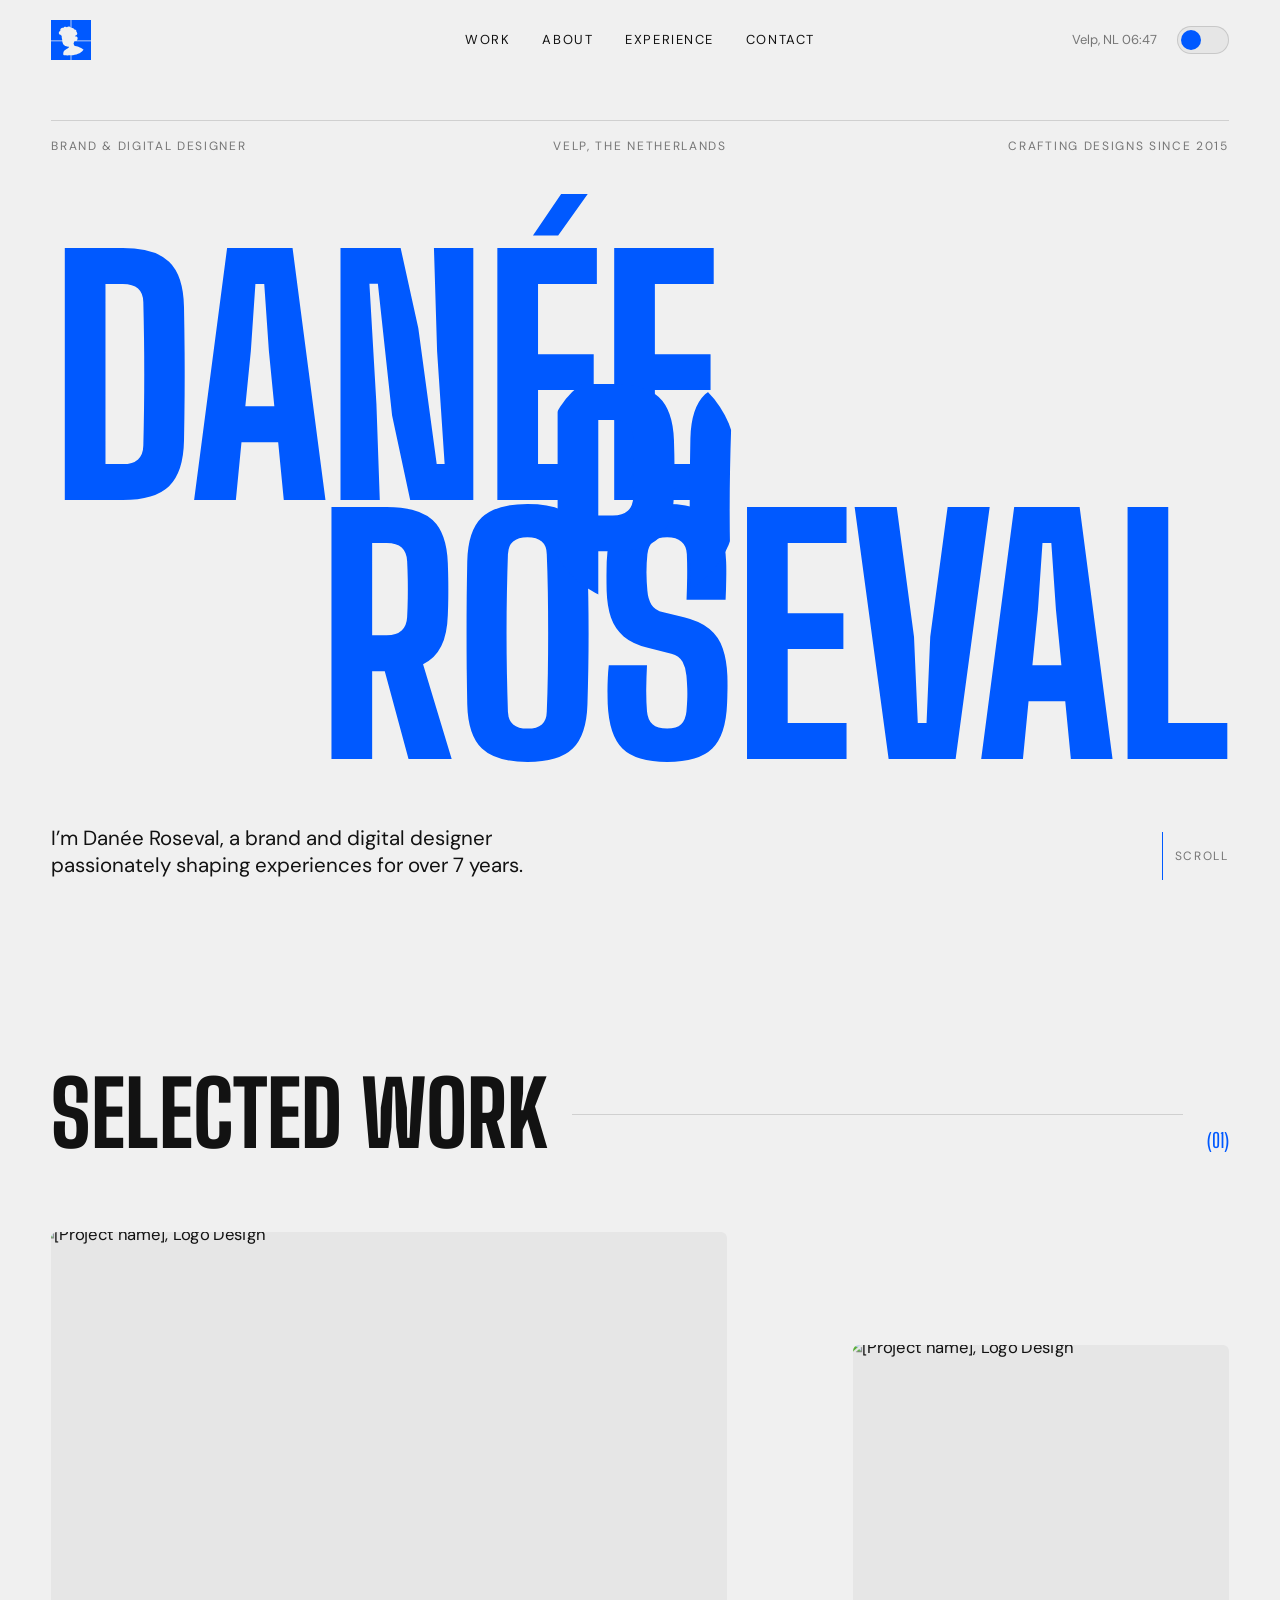
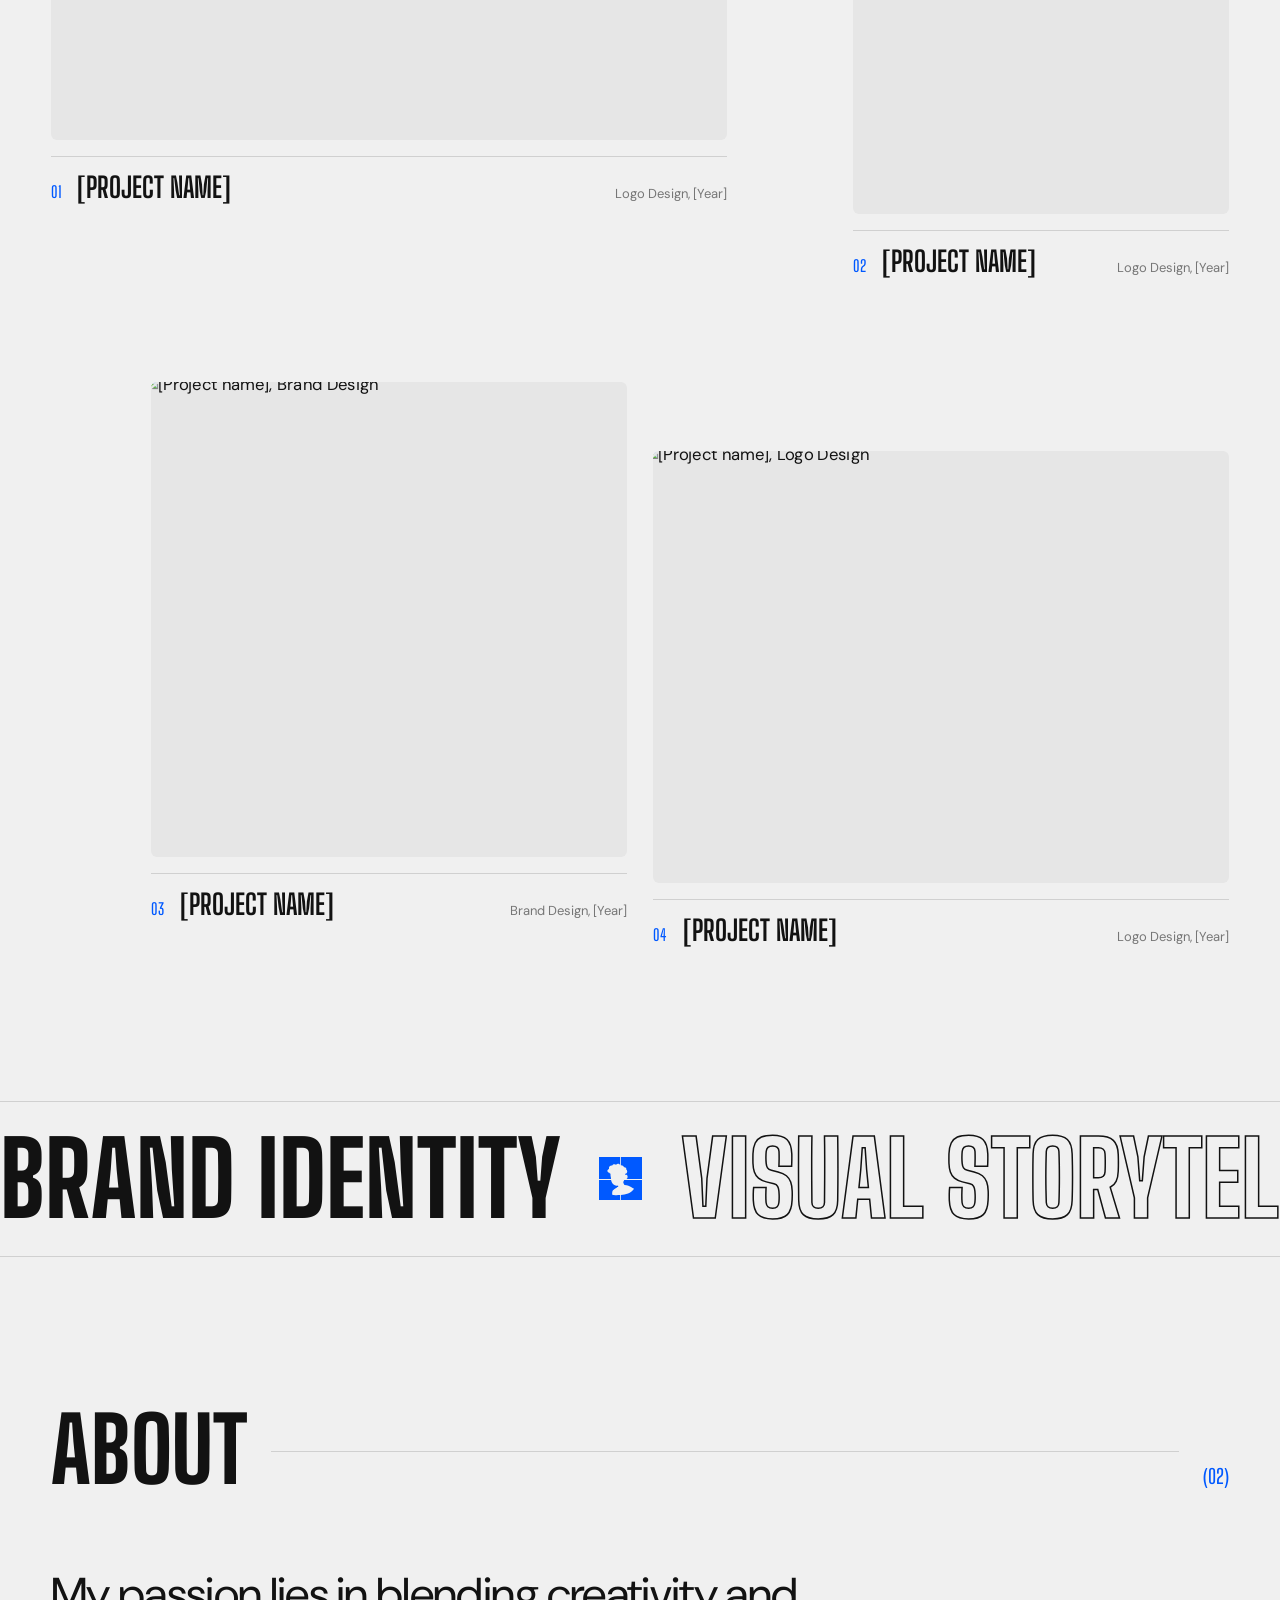
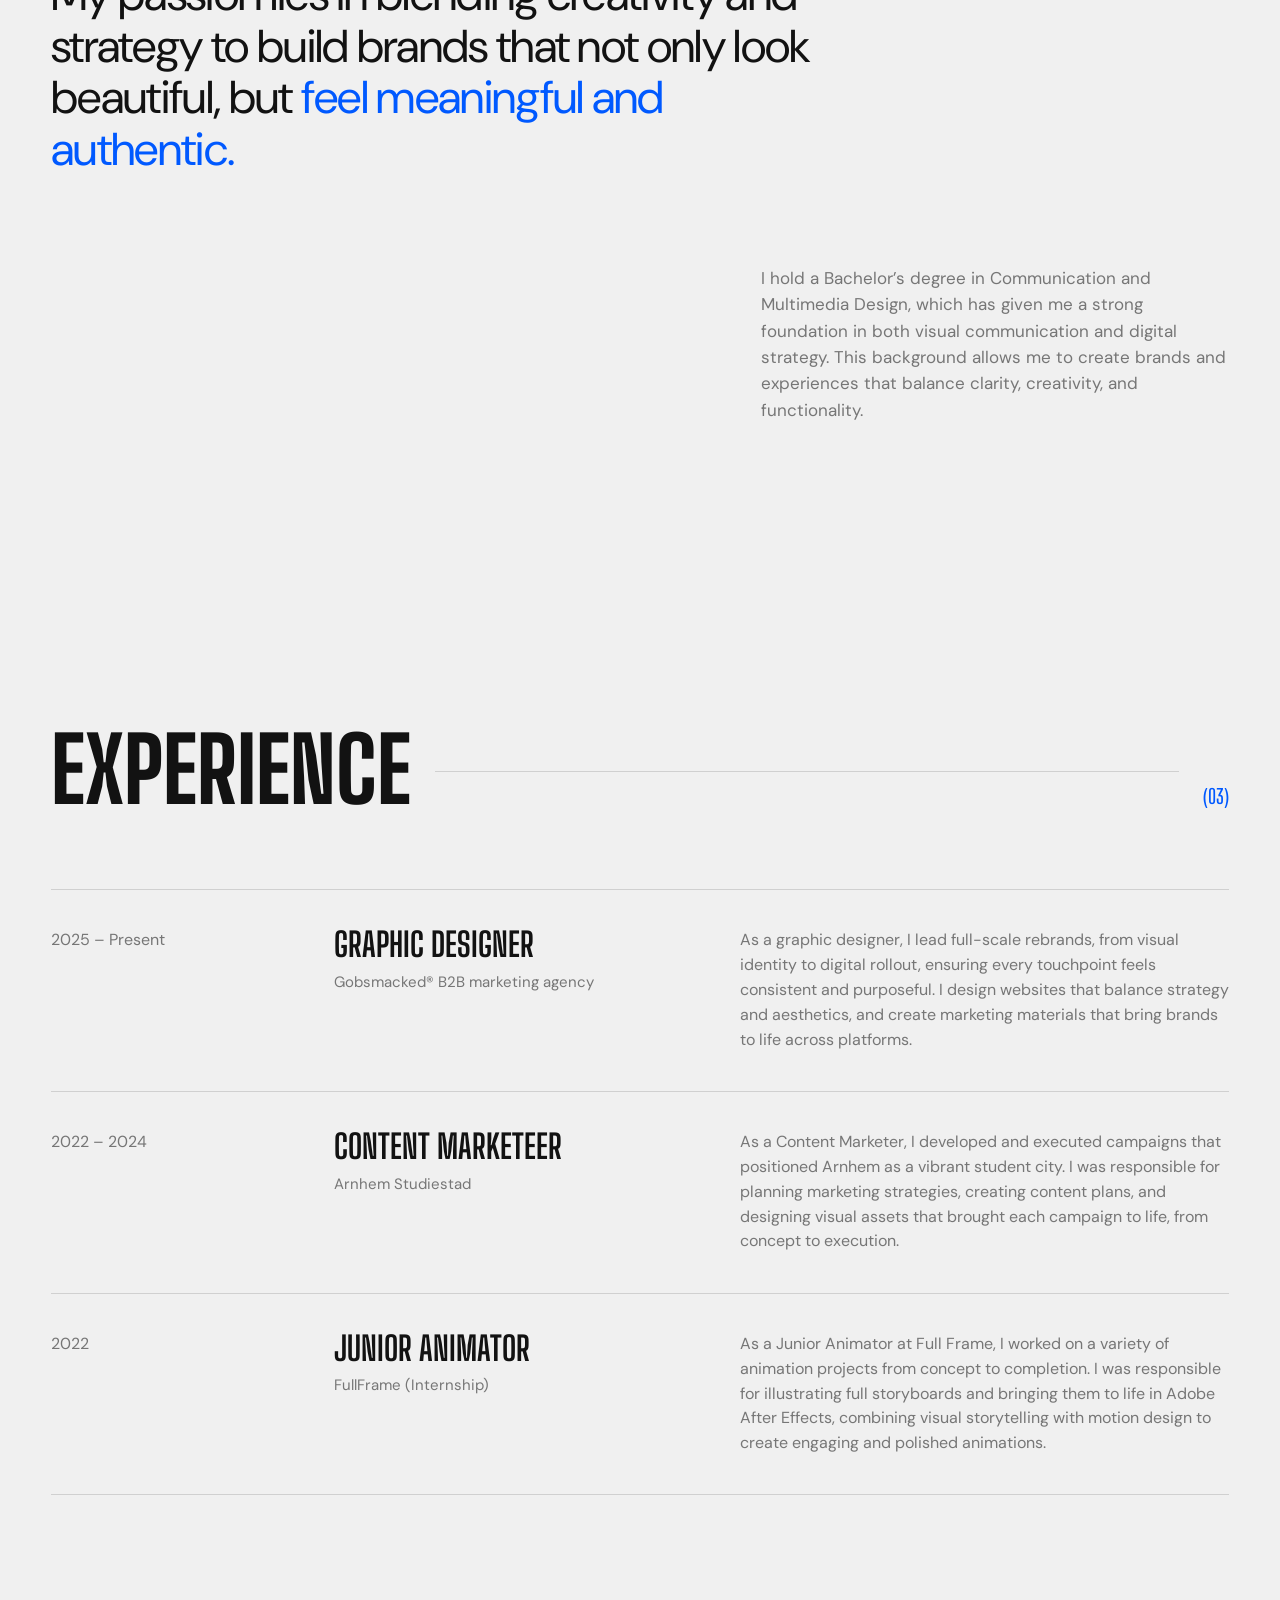
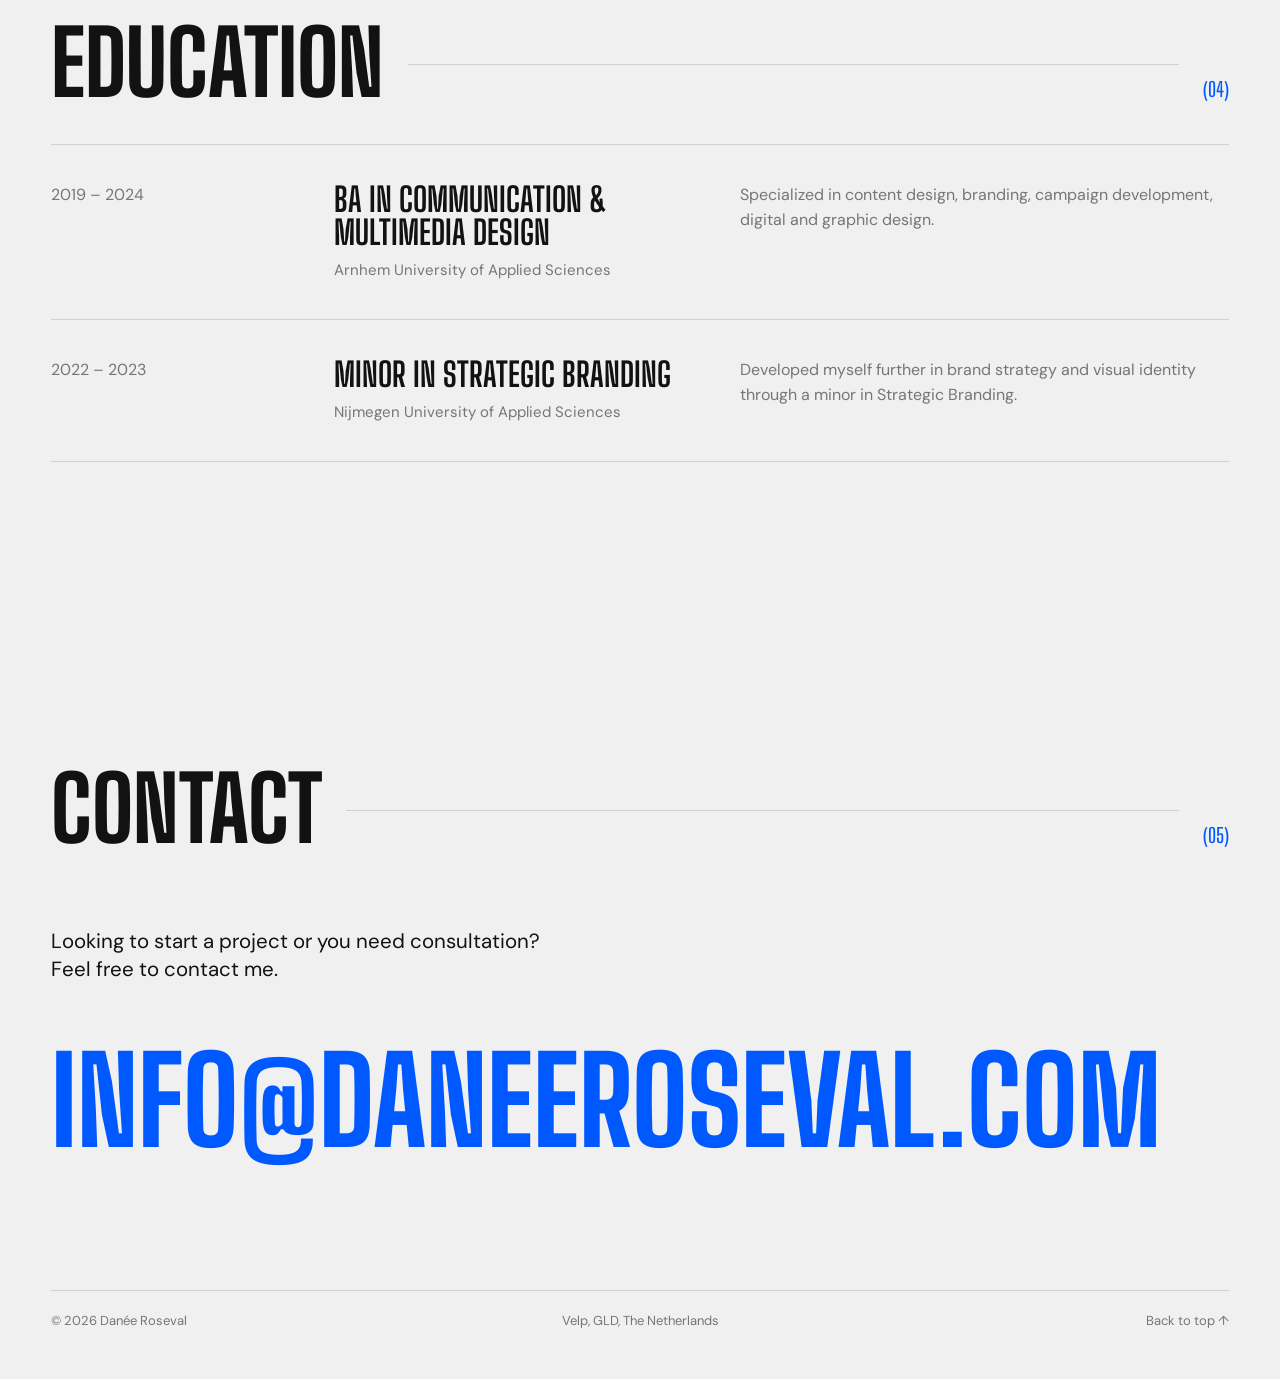
==== index.html @ 85dff6e5 "Eerste versie portfolio Co-Authored-By: Claude Opus 5.5 <noreply@anthropic.com>" ====
<!doctype html>
<html lang="en">
<head>
  <meta charset="utf-8">
  <meta name="viewport" content="width=device-width, initial-scale=1">
  <title>Danée Roseval | Brand &amp; Digital Designer</title>
  <meta name="description" content="Danée Roseval, brand and digital designer based in Velp, the Netherlands.">
  <link rel="icon" href="assets/logo.svg" type="image/svg+xml">
  <link rel="preconnect" href="https://fonts.googleapis.com">
  <link rel="preconnect" href="https://fonts.gstatic.com" crossorigin>
  <link href="https://fonts.googleapis.com/css2?family=Big+Shoulders+Display:wght@600;700;800&family=DM+Sans:opsz,wght@9..40,400;9..40,500&display=swap" rel="stylesheet">
  <link rel="stylesheet" href="assets/styles.css">
  <script>try{var t=localStorage.getItem("theme");if(t)document.documentElement.dataset.theme=t}catch(e){}</script>
</head>
<body>
  <header class="site-header">
    <div class="wrap">
      <a class="logo" href="#top" aria-label="Danée Roseval, home">
        <img src="assets/logo.svg" alt="" width="40" height="40">
      </a>
      <nav class="nav" aria-label="Main">
        <a href="#work">Work</a>
        <a href="#about">About</a>
        <a href="#experience">Experience</a>
        <a href="#contact">Contact</a>
      </nav>
      <div class="header-right">
        <span class="clock" aria-label="Local time in Velp"></span>
        <button class="theme-toggle" type="button" aria-label="Toggle dark mode"><span></span></button>
      </div>
    </div>
  </header>

  <main id="top">
    <!-- Hero -->
    <section class="hero wrap">
      <div class="hero-meta label">
        <span>Brand &amp; Digital Designer</span>
        <span>Velp, The Netherlands</span>
        <span>Crafting designs since 2015</span>
      </div>
      <h1 class="hero-name" aria-label="Danée Roseval">
        <span class="line"><span>Danée</span></span>
        <span class="line"><span>Roseval</span></span>
        <span class="hero-portrait"><img src="https://framerusercontent.com/images/jd1vjYVqakgFz94SscdzTBowWh0.jpg" alt="Portrait of Danée Roseval"></span>
      </h1>
      <div class="hero-foot">
        <p class="hero-intro">I’m Danée Roseval, a brand and digital designer passionately shaping experiences for over 7 years.</p>
        <span class="scroll-cue label"><i></i>Scroll</span>
      </div>
    </section>

    <!-- Work -->
    <section class="section wrap" id="work">
      <div class="section-head reveal">
        <h2 class="section-title">Selected work</h2>
        <span class="rule"></span>
        <span class="section-index">(01)</span>
      </div>
      <div class="work-grid" data-work></div>
    </section>

    <!-- Disciplines -->
    <div class="marquee" aria-label="Brand identity, visual storytelling, creative direction, web design">
      <div class="marquee-track" aria-hidden="true">
        <span class="marquee-item">Brand identity<img src="assets/logo.svg" alt="" width="40" height="40" style="width:.42em;height:.42em"></span>
        <span class="marquee-item">Visual storytelling<img src="assets/logo.svg" alt="" width="40" height="40" style="width:.42em;height:.42em"></span>
        <span class="marquee-item">Creative direction<img src="assets/logo.svg" alt="" width="40" height="40" style="width:.42em;height:.42em"></span>
        <span class="marquee-item">Web design<img src="assets/logo.svg" alt="" width="40" height="40" style="width:.42em;height:.42em"></span>
        <span class="marquee-item">Brand identity<img src="assets/logo.svg" alt="" width="40" height="40" style="width:.42em;height:.42em"></span>
        <span class="marquee-item">Visual storytelling<img src="assets/logo.svg" alt="" width="40" height="40" style="width:.42em;height:.42em"></span>
        <span class="marquee-item">Creative direction<img src="assets/logo.svg" alt="" width="40" height="40" style="width:.42em;height:.42em"></span>
        <span class="marquee-item">Web design<img src="assets/logo.svg" alt="" width="40" height="40" style="width:.42em;height:.42em"></span>
      </div>
    </div>

    <!-- About -->
    <section class="section wrap" id="about">
      <div class="section-head reveal">
        <h2 class="section-title">About</h2>
        <span class="rule"></span>
        <span class="section-index">(02)</span>
      </div>
      <div class="about-grid">
        <p class="about-lead reveal">My passion lies in blending creativity and strategy to build brands that not only look beautiful, but <em>feel meaningful and authentic.</em></p>
        <p class="about-body reveal">I hold a Bachelor’s degree in Communication and Multimedia Design, which has given me a strong foundation in both visual communication and digital strategy. This background allows me to create brands and experiences that balance clarity, creativity, and functionality.</p>
      </div>
    </section>

    <!-- Experience -->
    <section class="section wrap" id="experience">
      <div class="section-head reveal">
        <h2 class="section-title">Experience</h2>
        <span class="rule"></span>
        <span class="section-index">(03)</span>
      </div>
      <div class="rows">
        <article class="row reveal">
          <span class="row-years">2025 – Present</span>
          <h3 class="row-role">Graphic Designer<span class="row-org">Gobsmacked® B2B marketing agency</span></h3>
          <p class="row-desc">As a graphic designer, I lead full-scale rebrands, from visual identity to digital rollout, ensuring every touchpoint feels consistent and purposeful. I design websites that balance strategy and aesthetics, and create marketing materials that bring brands to life across platforms.</p>
        </article>
        <article class="row reveal">
          <span class="row-years">2022 – 2024</span>
          <h3 class="row-role">Content Marketeer<span class="row-org">Arnhem Studiestad</span></h3>
          <p class="row-desc">As a Content Marketer, I developed and executed campaigns that positioned Arnhem as a vibrant student city. I was responsible for planning marketing strategies, creating content plans, and designing visual assets that brought each campaign to life, from concept to execution.</p>
        </article>
        <article class="row reveal">
          <span class="row-years">2022</span>
          <h3 class="row-role">Junior Animator<span class="row-org">FullFrame (Internship)</span></h3>
          <p class="row-desc">As a Junior Animator at Full Frame, I worked on a variety of animation projects from concept to completion. I was responsible for illustrating full storyboards and bringing them to life in Adobe After Effects, combining visual storytelling with motion design to create engaging and polished animations.</p>
        </article>
      </div>

      <div class="section-head sub-head reveal">
        <h2 class="section-title">Education</h2>
        <span class="rule"></span>
        <span class="section-index">(04)</span>
      </div>
      <div class="rows">
        <article class="row reveal">
          <span class="row-years">2019 – 2024</span>
          <h3 class="row-role">BA in Communication &amp; Multimedia Design<span class="row-org">Arnhem University of Applied Sciences</span></h3>
          <p class="row-desc">Specialized in content design, branding, campaign development, digital and graphic design.</p>
        </article>
        <article class="row reveal">
          <span class="row-years">2022 – 2023</span>
          <h3 class="row-role">Minor in Strategic Branding<span class="row-org">Nijmegen University of Applied Sciences</span></h3>
          <p class="row-desc">Developed myself further in brand strategy and visual identity through a minor in Strategic Branding.</p>
        </article>
      </div>
    </section>

    <!-- Contact -->
    <section class="section contact wrap" id="contact">
      <div class="section-head reveal">
        <h2 class="section-title">Contact</h2>
        <span class="rule"></span>
        <span class="section-index">(05)</span>
      </div>
      <p class="contact-intro reveal">Looking to start a project or you need consultation? Feel free to contact me.</p>
      <a class="contact-mail reveal" href="mailto:info@daneeroseval.com">info@daneeroseval.com</a>

      <footer class="site-footer">
        <span>© <span data-year-now></span> Danée Roseval</span>
        <span>Velp, GLD, The Netherlands</span>
        <a href="#top">Back to top ↑</a>
      </footer>
    </section>
  </main>

  <script src="assets/main.js"></script>
</body>
</html>
---- assets/styles.css ----
/* ---------- Tokens ---------- */
:root {
  --bg: #f0f0f0;
  --surface: #e6e6e6;
  --ink: #121212;
  --muted: rgba(18, 18, 18, 0.55);
  --line: rgba(18, 18, 18, 0.14);
  --blue: #0059ff;
  --on-blue: #f0f0f0;

  --display: "Big Shoulders Display", "Big Shoulders", "Arial Narrow", sans-serif;
  --text: "DM Sans", system-ui, sans-serif;

  --gutter: clamp(16px, 4vw, 56px);
  --ease: cubic-bezier(0.2, 0.7, 0.1, 1);
  color-scheme: light;
}

@media (prefers-color-scheme: dark) {
  :root:not([data-theme="light"]) {
    --bg: #0d0d0f;
    --surface: #18181b;
    --ink: #f0f0f0;
    --muted: rgba(240, 240, 240, 0.55);
    --line: rgba(240, 240, 240, 0.14);
    --blue: #3d7bff;
    --on-blue: #0d0d0f;
    color-scheme: dark;
  }
}
:root[data-theme="dark"] {
  --bg: #0d0d0f;
  --surface: #18181b;
  --ink: #f0f0f0;
  --muted: rgba(240, 240, 240, 0.55);
  --line: rgba(240, 240, 240, 0.14);
  --blue: #3d7bff;
  --on-blue: #0d0d0f;
  color-scheme: dark;
}

/* ---------- Base ---------- */
*, *::before, *::after { box-sizing: border-box; }
html { -webkit-text-size-adjust: 100%; scroll-behavior: smooth; }
body {
  margin: 0;
  background: var(--bg);
  color: var(--ink);
  font-family: var(--text);
  font-size: 16px;
  line-height: 1.55;
  -webkit-font-smoothing: antialiased;
  overflow-x: hidden;
  transition: background-color 0.4s var(--ease), color 0.4s var(--ease);
}
img { display: block; max-width: 100%; }
a { color: inherit; text-decoration: none; }
::selection { background: var(--blue); color: var(--on-blue); }

.wrap { padding-inline: var(--gutter); max-width: 1600px; margin-inline: auto; }

.label {
  font-size: 12px;
  letter-spacing: 0.14em;
  text-transform: uppercase;
  color: var(--muted);
}

/* ---------- Header ---------- */
.site-header {
  position: fixed;
  inset: 0 0 auto 0;
  z-index: 50;
  padding-block: 20px;
  transition: transform 0.5s var(--ease), background-color 0.4s var(--ease);
}
.site-header.is-scrolled {
  background: color-mix(in srgb, var(--bg) 82%, transparent);
  backdrop-filter: blur(14px);
  -webkit-backdrop-filter: blur(14px);
}
.site-header.is-hidden { transform: translateY(-100%); }
.site-header .wrap {
  display: grid;
  grid-template-columns: 1fr auto 1fr;
  align-items: center;
  gap: 24px;
}
.logo { display: inline-flex; width: 40px; height: 40px; color: var(--blue); }
.logo svg { width: 100%; height: 100%; }

.nav { display: flex; gap: 32px; }
.nav a {
  position: relative;
  font-size: 13px;
  letter-spacing: 0.12em;
  text-transform: uppercase;
}
.nav a::after {
  content: "";
  position: absolute;
  left: 0; right: 0; bottom: -4px;
  height: 1px;
  background: currentColor;
  transform: scaleX(0);
  transform-origin: right;
  transition: transform 0.45s var(--ease);
}
.nav a:hover::after { transform: scaleX(1); transform-origin: left; }

.header-right { display: flex; justify-content: flex-end; align-items: center; gap: 20px; }
.clock { font-size: 13px; color: var(--muted); font-variant-numeric: tabular-nums; }

.theme-toggle {
  width: 52px; height: 28px;
  border-radius: 999px;
  border: 1px solid var(--line);
  background: var(--surface);
  padding: 3px;
  cursor: pointer;
  position: relative;
}
.theme-toggle span {
  display: block;
  width: 20px; height: 20px;
  border-radius: 50%;
  background: var(--blue);
  transition: transform 0.45s var(--ease);
}
:root[data-theme="dark"] .theme-toggle span { transform: translateX(24px); }
@media (prefers-color-scheme: dark) {
  :root:not([data-theme="light"]) .theme-toggle span { transform: translateX(24px); }
}

/* ---------- Hero ---------- */
.hero {
  min-height: 100svh;
  display: flex;
  flex-direction: column;
  justify-content: flex-end;
  padding-top: 120px;
  padding-bottom: 40px;
}
.hero-meta {
  display: grid;
  grid-template-columns: repeat(3, 1fr);
  border-top: 1px solid var(--line);
  padding-top: 16px;
  margin-bottom: clamp(16px, 3vw, 40px);
}
.hero-meta > :nth-child(2) { text-align: center; }
.hero-meta > :nth-child(3) { text-align: right; }

.hero-name {
  position: relative;
  margin: 0;
  font-family: var(--display);
  font-weight: 800;
  font-size: clamp(88px, min(27vw, 35svh), 460px);
  line-height: 0.86;
  letter-spacing: -0.01em;
  text-transform: uppercase;
  color: var(--blue);
}
.hero-name .line { display: block; overflow: hidden; }
.hero-name .line:first-child { padding-top: 0.16em; }
.hero-name .line:nth-child(2) { text-align: right; margin-top: -0.04em; }
.hero-name .line span {
  display: inline-block;
  transform: translateY(105%);
  transition: transform 1.2s var(--ease);
}
.is-loaded .hero-name .line span { transform: none; }
.is-loaded .hero-name .line:nth-child(2) span { transition-delay: 0.12s; }

.hero-portrait {
  position: absolute;
  left: 50%;
  top: 50%;
  width: clamp(110px, 15vw, 240px);
  aspect-ratio: 4 / 5;
  border-radius: 999px;
  overflow: hidden;
  transform: translate(-50%, -50%) scale(0.6);
  opacity: 0;
  transition: transform 1.2s var(--ease) 0.35s, opacity 0.8s var(--ease) 0.35s;
  z-index: 2;
}
.is-loaded .hero-portrait { transform: translate(-50%, -50%) scale(1); opacity: 1; }
.hero-portrait img { width: 100%; height: 100%; object-fit: cover; }

.hero-foot {
  display: grid;
  grid-template-columns: 1fr 1fr;
  align-items: end;
  gap: 24px;
  margin-top: clamp(24px, 4vw, 56px);
}
.hero-intro { max-width: 34ch; font-size: clamp(18px, 1.6vw, 24px); line-height: 1.35; margin: 0; }
.scroll-cue { justify-self: end; display: flex; align-items: center; gap: 12px; }
.scroll-cue i {
  display: block;
  width: 1px; height: 48px;
  background: var(--line);
  position: relative;
  overflow: hidden;
}
.scroll-cue i::after {
  content: "";
  position: absolute;
  inset: 0;
  background: var(--blue);
  animation: cue 2.2s var(--ease) infinite;
}
@keyframes cue { 0% { transform: translateY(-100%); } 60%, 100% { transform: translateY(100%); } }

/* ---------- Sections ---------- */
.section { padding-block: clamp(80px, 12vw, 180px); }
.section-head {
  display: grid;
  grid-template-columns: auto 1fr auto;
  align-items: baseline;
  gap: 24px;
  margin-bottom: clamp(40px, 6vw, 88px);
}
.section-title {
  margin: 0;
  font-family: var(--display);
  font-weight: 800;
  font-size: clamp(48px, 7vw, 112px);
  line-height: 0.9;
  text-transform: uppercase;
}
.section-head .rule { height: 1px; background: var(--line); align-self: center; }
.section-index { font-family: var(--display); font-weight: 600; font-size: 20px; color: var(--blue); }

/* ---------- Work ---------- */
.work-grid {
  display: grid;
  grid-template-columns: repeat(12, 1fr);
  column-gap: clamp(16px, 2vw, 32px);
  row-gap: clamp(56px, 8vw, 120px);
}
.case:nth-child(1) { grid-column: 1 / span 7; }
.case:nth-child(2) { grid-column: 9 / span 4; margin-top: 30%; }
.case:nth-child(3) { grid-column: 2 / span 5; }
.case:nth-child(4) { grid-column: 7 / span 6; margin-top: 12%; }

.case-media {
  position: relative;
  overflow: hidden;
  border-radius: 6px;
  background: var(--surface);
  aspect-ratio: 4 / 3;
}
.case:nth-child(2) .case-media { aspect-ratio: 4 / 5; }
.case:nth-child(3) .case-media { aspect-ratio: 1 / 1; }
.case-media img {
  width: 100%; height: 100%;
  object-fit: cover;
  transform: scale(1.04);
  transition: transform 1.1s var(--ease);
}
.case:hover .case-media img { transform: scale(1); }
.case-media::after {
  content: "View case";
  position: absolute;
  left: 50%; top: 50%;
  padding: 14px 22px;
  border-radius: 999px;
  background: var(--blue);
  color: var(--on-blue);
  font-size: 13px;
  letter-spacing: 0.1em;
  text-transform: uppercase;
  transform: translate(-50%, -50%) scale(0.8);
  opacity: 0;
  transition: transform 0.5s var(--ease), opacity 0.3s var(--ease);
}
.case:hover .case-media::after { transform: translate(-50%, -50%) scale(1); opacity: 1; }

.case-meta {
  display: grid;
  grid-template-columns: auto 1fr auto;
  gap: 16px;
  align-items: baseline;
  padding-top: 16px;
  border-top: 1px solid var(--line);
  margin-top: 16px;
}
.case-num { font-family: var(--display); font-weight: 600; color: var(--blue); }
.case-title { font-family: var(--display); font-weight: 700; font-size: clamp(24px, 2.2vw, 34px); line-height: 1; text-transform: uppercase; }
.case-tag { font-size: 13px; color: var(--muted); }

/* ---------- Marquee ---------- */
.marquee {
  border-block: 1px solid var(--line);
  overflow: hidden;
  padding-block: clamp(16px, 2vw, 28px);
}
.marquee-track {
  display: flex;
  width: max-content;
  animation: marquee 38s linear infinite;
}
.marquee:hover .marquee-track { animation-play-state: paused; }
.marquee-item {
  display: flex;
  align-items: center;
  gap: clamp(24px, 3vw, 48px);
  padding-right: clamp(24px, 3vw, 48px);
  font-family: var(--display);
  font-weight: 800;
  font-size: clamp(48px, 8vw, 128px);
  line-height: 1;
  text-transform: uppercase;
  white-space: nowrap;
}
.marquee-item:nth-child(even) { color: transparent; -webkit-text-stroke: 1.5px var(--ink); }
.marquee-item svg { width: 0.42em; height: 0.42em; color: var(--blue); flex: none; }
@keyframes marquee { to { transform: translateX(-50%); } }

/* ---------- About ---------- */
.about-grid {
  display: grid;
  grid-template-columns: repeat(12, 1fr);
  gap: clamp(24px, 3vw, 48px);
}
.about-lead {
  grid-column: 1 / span 8;
  margin: 0;
  font-size: clamp(28px, 3.6vw, 56px);
  line-height: 1.12;
  letter-spacing: -0.015em;
  font-weight: 400;
}
.about-lead em { font-style: normal; color: var(--blue); }
.about-body { grid-column: 8 / span 5; margin: clamp(24px, 4vw, 64px) 0 0; color: var(--muted); font-size: 17px; }

/* ---------- Lists (experience / education) ---------- */
.rows { border-top: 1px solid var(--line); }
.row {
  display: grid;
  grid-template-columns: 2fr 3fr 4fr;
  gap: clamp(16px, 3vw, 48px);
  padding-block: clamp(24px, 3vw, 40px);
  border-bottom: 1px solid var(--line);
  position: relative;
}
.row::before {
  content: "";
  position: absolute;
  left: 0; top: -1px;
  height: 1px; width: 100%;
  background: var(--blue);
  transform: scaleX(0);
  transform-origin: left;
  transition: transform 0.7s var(--ease);
}
.row:hover::before { transform: scaleX(1); }
.row-years { font-variant-numeric: tabular-nums; color: var(--muted); }
.row-role {
  margin: 0;
  font-family: var(--display);
  font-weight: 700;
  font-size: clamp(26px, 2.6vw, 40px);
  line-height: 1;
  text-transform: uppercase;
}
.row-org { display: block; margin-top: 10px; font-family: var(--text); font-weight: 400; font-size: 15px; line-height: 1.4; text-transform: none; color: var(--muted); }
.row-desc { margin: 0; color: var(--muted); max-width: 56ch; }

.sub-head { margin: clamp(80px, 10vw, 140px) 0 clamp(24px, 3vw, 40px); }

/* ---------- Contact ---------- */
.contact { padding-bottom: 48px; }
.contact-intro { max-width: 36ch; font-size: clamp(18px, 1.6vw, 24px); line-height: 1.35; margin: 0 0 clamp(32px, 5vw, 64px); }
.contact-mail {
  display: inline-block;
  font-family: var(--display);
  font-weight: 800;
  font-size: clamp(40px, 9.4vw, 168px);
  line-height: 0.9;
  text-transform: uppercase;
  color: var(--blue);
  word-break: break-all;
  background: linear-gradient(currentColor, currentColor) 0 100% / 0 4px no-repeat;
  transition: background-size 0.7s var(--ease);
  padding-bottom: 6px;
}
.contact-mail:hover { background-size: 100% 4px; }

.site-footer {
  display: grid;
  grid-template-columns: repeat(3, 1fr);
  gap: 16px;
  margin-top: clamp(64px, 10vw, 140px);
  padding-top: 20px;
  border-top: 1px solid var(--line);
  font-size: 13px;
  color: var(--muted);
}
.site-footer > :nth-child(2) { text-align: center; }
.site-footer > :nth-child(3) { text-align: right; }
.site-footer a:hover { color: var(--ink); }

/* ---------- Case page ---------- */
.case-hero { padding-top: 140px; }
.back { display: inline-flex; gap: 10px; align-items: center; margin-bottom: clamp(32px, 5vw, 64px); }
.back:hover { color: var(--blue); }
.case-h1 {
  margin: 0;
  font-family: var(--display);
  font-weight: 800;
  font-size: clamp(64px, 13vw, 220px);
  line-height: 0.85;
  text-transform: uppercase;
  color: var(--blue);
}
.case-facts {
  display: grid;
  grid-template-columns: repeat(4, 1fr);
  gap: 24px;
  margin-block: clamp(32px, 5vw, 64px);
  padding-top: 16px;
  border-top: 1px solid var(--line);
}
.case-facts dd { margin: 6px 0 0; font-size: 17px; }
.case-cover { border-radius: 6px; overflow: hidden; aspect-ratio: 16 / 9; background: var(--surface); }
.case-cover img { width: 100%; height: 100%; object-fit: cover; }

.case-block {
  display: grid;
  grid-template-columns: repeat(12, 1fr);
  gap: clamp(24px, 3vw, 48px);
  padding-block: clamp(56px, 8vw, 120px);
  border-bottom: 1px solid var(--line);
}
.case-block h2 {
  grid-column: 1 / span 4;
  margin: 0;
  font-family: var(--display);
  font-weight: 700;
  font-size: clamp(32px, 3.6vw, 56px);
  line-height: 0.95;
  text-transform: uppercase;
}
.case-block p { grid-column: 6 / span 7; margin: 0; font-size: clamp(18px, 1.5vw, 22px); line-height: 1.5; }

.ph {
  display: grid;
  place-items: center;
  border-radius: 6px;
  background: var(--surface);
  border: 1px dashed var(--line);
  color: var(--muted);
  font-size: 13px;
  letter-spacing: 0.12em;
  text-transform: uppercase;
}
.case-gallery {
  display: grid;
  grid-template-columns: repeat(12, 1fr);
  gap: clamp(16px, 2vw, 32px);
  padding-block: clamp(56px, 8vw, 120px);
}
.case-gallery .ph:nth-child(1) { grid-column: span 12; aspect-ratio: 16 / 8; }
.case-gallery .ph:nth-child(2) { grid-column: span 5; aspect-ratio: 4 / 5; }
.case-gallery .ph:nth-child(3) { grid-column: span 7; aspect-ratio: 7 / 5.6; }

.next-case .case-h1 { display: block; margin-top: 12px; }
.next-case { display: block; padding-block: clamp(64px, 10vw, 140px); border-top: 1px solid var(--line); }
.next-case .case-h1 { color: var(--ink); transition: color 0.4s var(--ease); }
.next-case:hover .case-h1 { color: var(--blue); }

/* ---------- Reveal ---------- */
.reveal { opacity: 0; transform: translateY(40px); transition: opacity 1s var(--ease), transform 1.1s var(--ease); }
.reveal.is-in { opacity: 1; transform: none; }

/* ---------- Responsive ---------- */
@media (max-width: 900px) {
  .nav { display: none; }
  .site-header .wrap { grid-template-columns: auto 1fr; }
  .site-header .wrap > .nav { display: none; }
  .clock { display: none; }
  .hero { min-height: auto; padding-top: 112px; }
  .hero-name { font-size: 30vw; }
  .hero-portrait { width: 30vw; }
  .hero-meta { grid-template-columns: 1fr 1fr; }
  .hero-meta > :nth-child(2) { display: none; }
  .hero-foot { grid-template-columns: 1fr; }
  .scroll-cue { display: none; }
  .case:nth-child(n) { grid-column: 1 / -1; margin-top: 0; }
  .case:nth-child(n) .case-media { aspect-ratio: 4 / 3; }
  .about-lead, .about-body { grid-column: 1 / -1; margin-top: 0; }
  .row { grid-template-columns: 1fr; gap: 10px; }
  .case-facts { grid-template-columns: 1fr 1fr; }
  .case-block h2, .case-block p { grid-column: 1 / -1; }
  .case-gallery .ph:nth-child(n) { grid-column: 1 / -1; aspect-ratio: 4 / 3; }
  .site-footer { grid-template-columns: 1fr 1fr; }
  .site-footer > :nth-child(2) { display: none; }
}

@media (prefers-reduced-motion: reduce) {
  *, *::before, *::after { animation: none !important; transition-duration: 0.01ms !important; }
  .reveal { opacity: 1; transform: none; }
  .hero-name .line span { transform: none; }
  .hero-portrait { opacity: 1; transform: translate(-50%, -50%); }
}
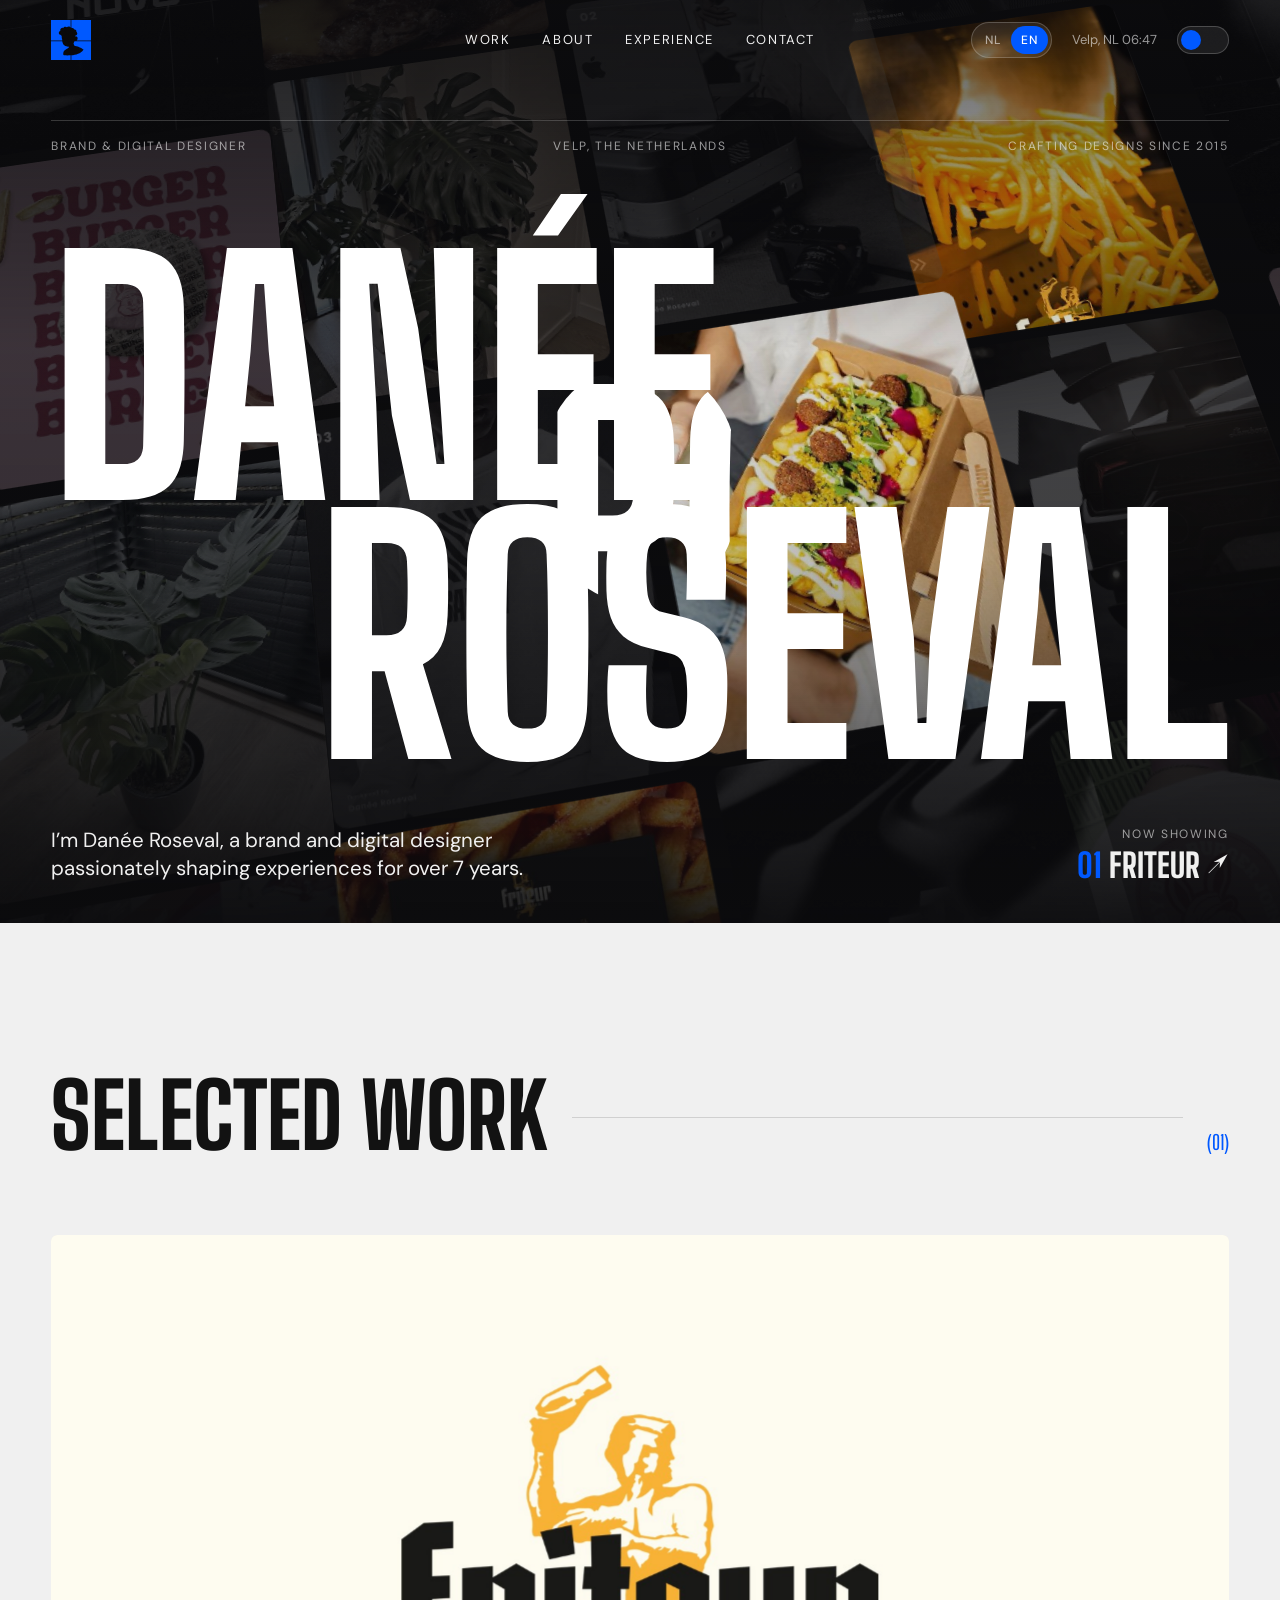
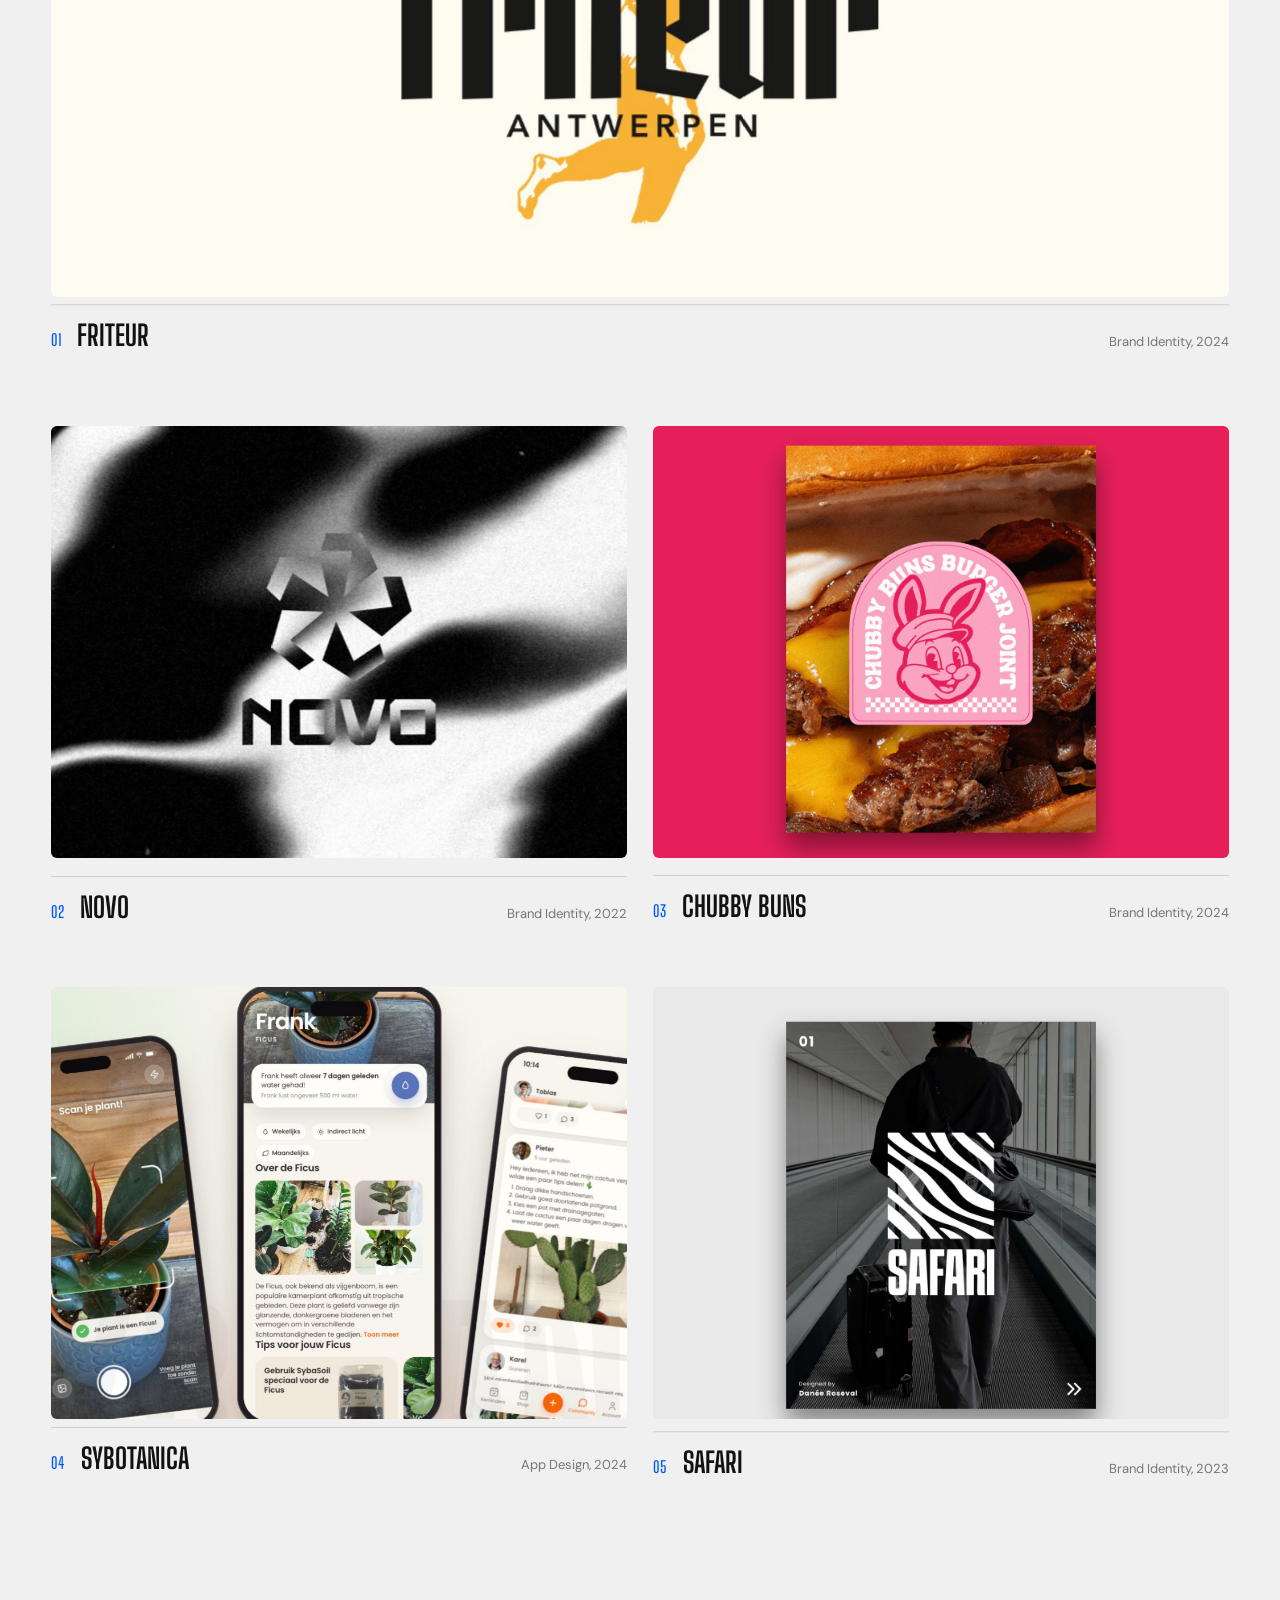
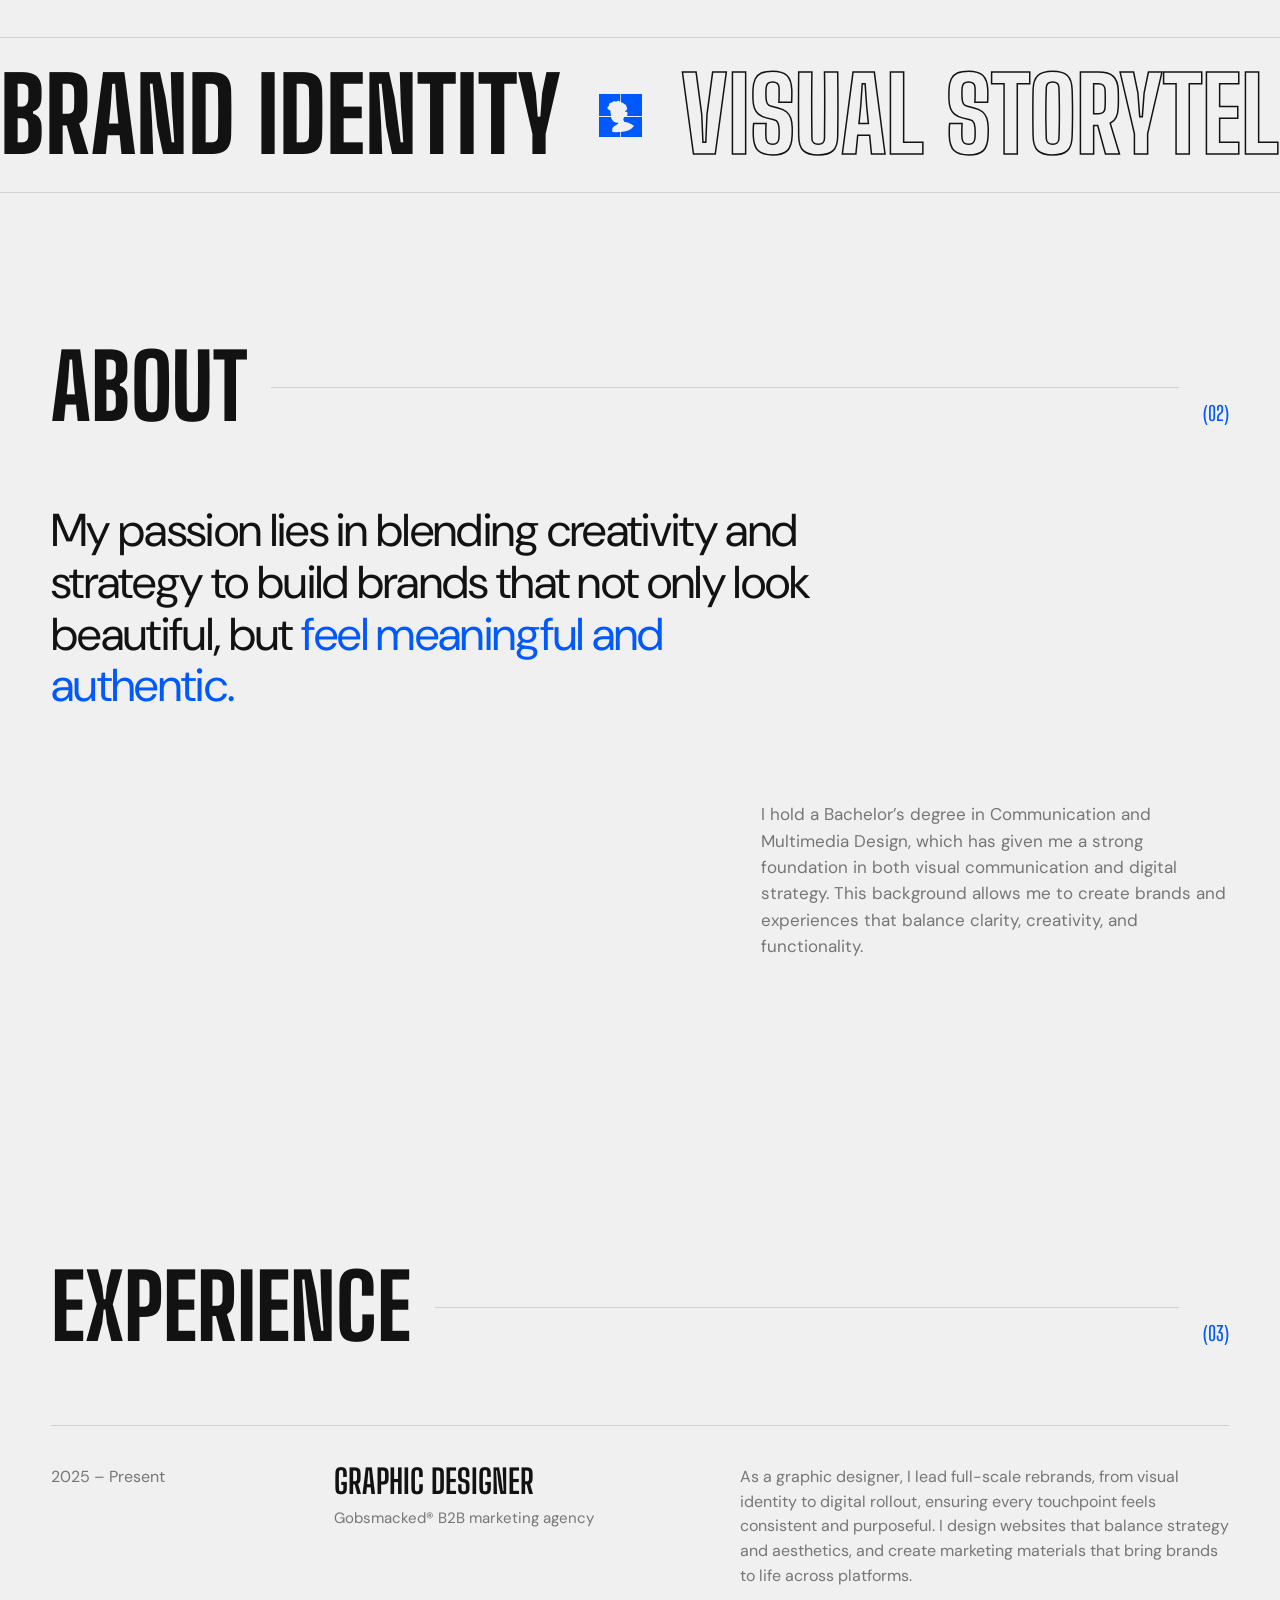
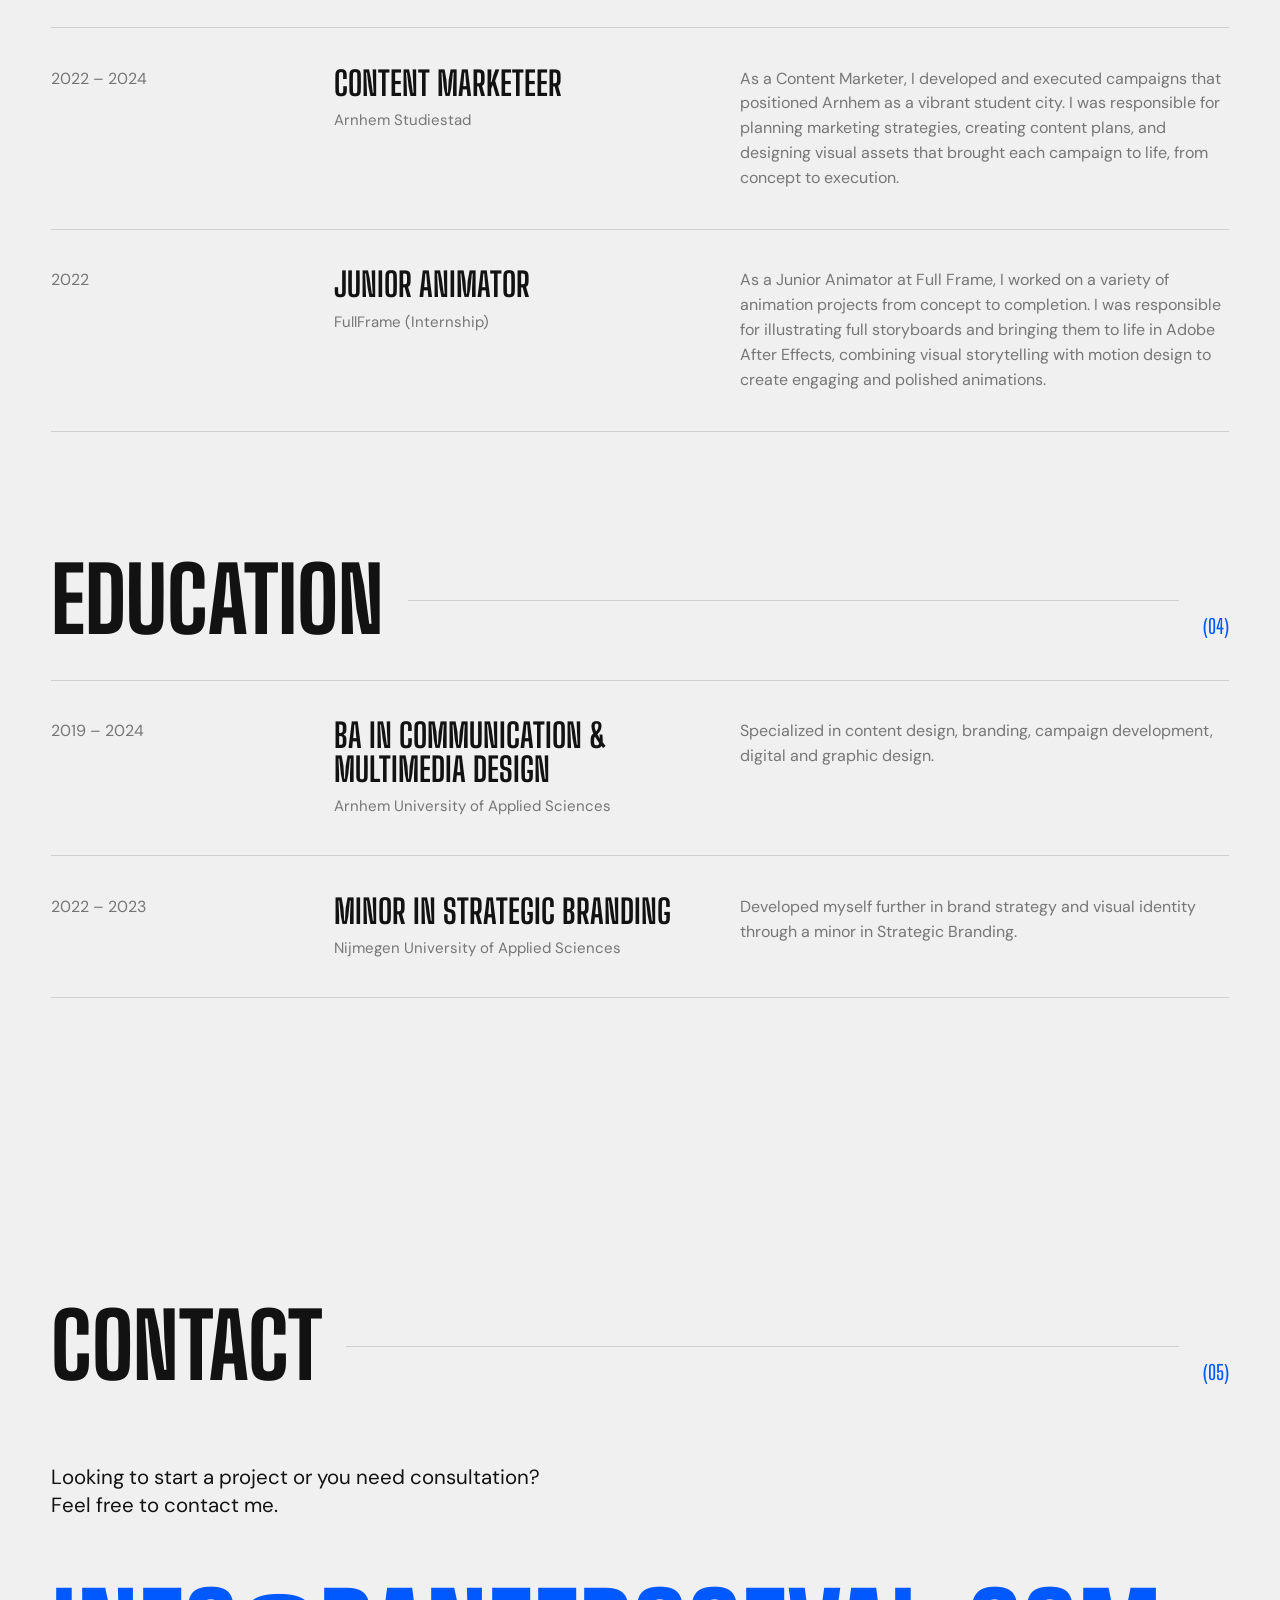
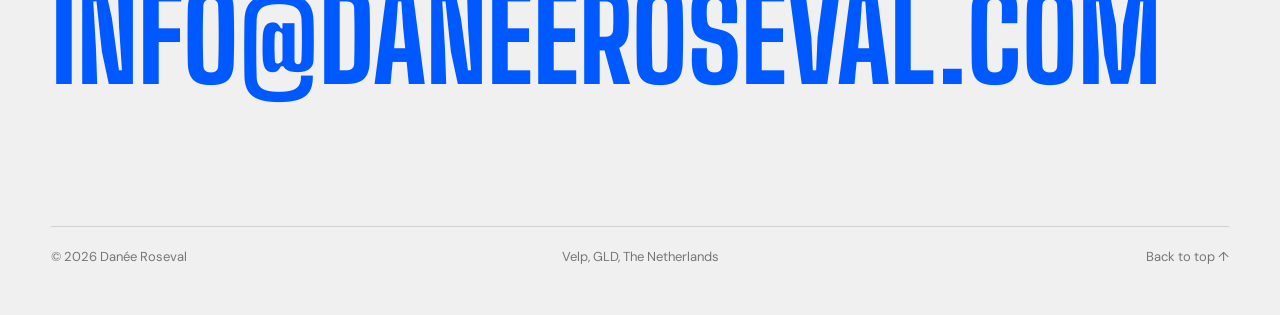
==== commit cd9cddf2: "yes" ====
--- a/index.html
+++ b/index.html
@@ -1,5 +1,5 @@
 <!doctype html>
-<html lang="en">
+<html lang="en" data-title-key="home.title">
 <head>
   <meta charset="utf-8">
   <meta name="viewport" content="width=device-width, initial-scale=1">
@@ -12,21 +12,22 @@
   <link rel="stylesheet" href="assets/styles.css">
   <script>try{var t=localStorage.getItem("theme");if(t)document.documentElement.dataset.theme=t}catch(e){}</script>
 </head>
-<body>
+<body class="home">
   <header class="site-header">
     <div class="wrap">
-      <a class="logo" href="#top" aria-label="Danée Roseval, home">
+      <a class="logo" href="#top" data-i18n-attr="aria-label:aria.home" aria-label="Danée Roseval, home">
         <img src="assets/logo.svg" alt="" width="40" height="40">
       </a>
       <nav class="nav" aria-label="Main">
-        <a href="#work">Work</a>
-        <a href="#about">About</a>
-        <a href="#experience">Experience</a>
-        <a href="#contact">Contact</a>
+        <a href="#work" data-i18n="nav.work">Work</a>
+        <a href="#about" data-i18n="nav.about">About</a>
+        <a href="#experience" data-i18n="nav.experience">Experience</a>
+        <a href="#contact" data-i18n="nav.contact">Contact</a>
       </nav>
       <div class="header-right">
-        <span class="clock" aria-label="Local time in Velp"></span>
-        <button class="theme-toggle" type="button" aria-label="Toggle dark mode"><span></span></button>
+        <div class="lang" role="group" aria-label="Language"><button type="button" data-lang="nl">NL</button><button type="button" data-lang="en">EN</button></div>
+        <span class="clock" data-i18n-attr="aria-label:aria.clock" aria-label="Local time in Velp"></span>
+        <button class="theme-toggle" type="button" data-i18n-attr="aria-label:aria.theme" aria-label="Toggle dark mode"><span></span></button>
       </div>
     </div>
   </header>
@@ -34,10 +35,11 @@
   <main id="top">
     <!-- Hero -->
     <section class="hero wrap">
+      <div class="hero-reel" aria-hidden="true"><div class="reel-cols" data-reel></div></div>
       <div class="hero-meta label">
-        <span>Brand &amp; Digital Designer</span>
-        <span>Velp, The Netherlands</span>
-        <span>Crafting designs since 2015</span>
+        <span data-i18n="hero.role">Brand &amp; Digital Designer</span>
+        <span data-i18n="hero.place">Velp, The Netherlands</span>
+        <span data-i18n="hero.since">Crafting designs since 2015</span>
       </div>
       <h1 class="hero-name" aria-label="Danée Roseval">
         <span class="line"><span>Danée</span></span>
@@ -45,15 +47,15 @@
         <span class="hero-portrait"><img src="https://framerusercontent.com/images/jd1vjYVqakgFz94SscdzTBowWh0.jpg" alt="Portrait of Danée Roseval"></span>
       </h1>
       <div class="hero-foot">
-        <p class="hero-intro">I’m Danée Roseval, a brand and digital designer passionately shaping experiences for over 7 years.</p>
-        <span class="scroll-cue label"><i></i>Scroll</span>
+        <p class="hero-intro" data-i18n="hero.intro">I’m Danée Roseval, a brand and digital designer passionately shaping experiences for over 7 years.</p>
+        <a class="hero-now" href="#work" data-now><span class="label" data-i18n="hero.now">Now showing</span><span class="hero-now-t"><b data-now-n>01</b> <span data-now-t>Friteur</span> <i>↗</i></span></a>
       </div>
     </section>
 
     <!-- Work -->
     <section class="section wrap" id="work">
       <div class="section-head reveal">
-        <h2 class="section-title">Selected work</h2>
+        <h2 class="section-title" data-i18n="work.title">Selected work</h2>
         <span class="rule"></span>
         <span class="section-index">(01)</span>
       </div>
@@ -63,70 +65,70 @@
     <!-- Disciplines -->
     <div class="marquee" aria-label="Brand identity, visual storytelling, creative direction, web design">
       <div class="marquee-track" aria-hidden="true">
-        <span class="marquee-item">Brand identity<img src="assets/logo.svg" alt="" width="40" height="40" style="width:.42em;height:.42em"></span>
-        <span class="marquee-item">Visual storytelling<img src="assets/logo.svg" alt="" width="40" height="40" style="width:.42em;height:.42em"></span>
-        <span class="marquee-item">Creative direction<img src="assets/logo.svg" alt="" width="40" height="40" style="width:.42em;height:.42em"></span>
-        <span class="marquee-item">Web design<img src="assets/logo.svg" alt="" width="40" height="40" style="width:.42em;height:.42em"></span>
-        <span class="marquee-item">Brand identity<img src="assets/logo.svg" alt="" width="40" height="40" style="width:.42em;height:.42em"></span>
-        <span class="marquee-item">Visual storytelling<img src="assets/logo.svg" alt="" width="40" height="40" style="width:.42em;height:.42em"></span>
-        <span class="marquee-item">Creative direction<img src="assets/logo.svg" alt="" width="40" height="40" style="width:.42em;height:.42em"></span>
-        <span class="marquee-item">Web design<img src="assets/logo.svg" alt="" width="40" height="40" style="width:.42em;height:.42em"></span>
+        <span class="marquee-item"><span data-i18n="disc.identity">Brand identity</span><img src="assets/logo.svg" alt="" width="40" height="40" style="width:.42em;height:.42em"></span>
+        <span class="marquee-item"><span data-i18n="disc.story">Visual storytelling</span><img src="assets/logo.svg" alt="" width="40" height="40" style="width:.42em;height:.42em"></span>
+        <span class="marquee-item"><span data-i18n="disc.direction">Creative direction</span><img src="assets/logo.svg" alt="" width="40" height="40" style="width:.42em;height:.42em"></span>
+        <span class="marquee-item"><span data-i18n="disc.web">Web design</span><img src="assets/logo.svg" alt="" width="40" height="40" style="width:.42em;height:.42em"></span>
+        <span class="marquee-item"><span data-i18n="disc.identity">Brand identity</span><img src="assets/logo.svg" alt="" width="40" height="40" style="width:.42em;height:.42em"></span>
+        <span class="marquee-item"><span data-i18n="disc.story">Visual storytelling</span><img src="assets/logo.svg" alt="" width="40" height="40" style="width:.42em;height:.42em"></span>
+        <span class="marquee-item"><span data-i18n="disc.direction">Creative direction</span><img src="assets/logo.svg" alt="" width="40" height="40" style="width:.42em;height:.42em"></span>
+        <span class="marquee-item"><span data-i18n="disc.web">Web design</span><img src="assets/logo.svg" alt="" width="40" height="40" style="width:.42em;height:.42em"></span>
       </div>
     </div>
 
     <!-- About -->
     <section class="section wrap" id="about">
       <div class="section-head reveal">
-        <h2 class="section-title">About</h2>
+        <h2 class="section-title" data-i18n="about.title">About</h2>
         <span class="rule"></span>
         <span class="section-index">(02)</span>
       </div>
       <div class="about-grid">
-        <p class="about-lead reveal">My passion lies in blending creativity and strategy to build brands that not only look beautiful, but <em>feel meaningful and authentic.</em></p>
-        <p class="about-body reveal">I hold a Bachelor’s degree in Communication and Multimedia Design, which has given me a strong foundation in both visual communication and digital strategy. This background allows me to create brands and experiences that balance clarity, creativity, and functionality.</p>
+        <p class="about-lead reveal" data-i18n-html="about.lead">My passion lies in blending creativity and strategy to build brands that not only look beautiful, but <em>feel meaningful and authentic.</em></p>
+        <p class="about-body reveal" data-i18n="about.body">I hold a Bachelor’s degree in Communication and Multimedia Design, which has given me a strong foundation in both visual communication and digital strategy. This background allows me to create brands and experiences that balance clarity, creativity, and functionality.</p>
       </div>
     </section>
 
     <!-- Experience -->
     <section class="section wrap" id="experience">
       <div class="section-head reveal">
-        <h2 class="section-title">Experience</h2>
+        <h2 class="section-title" data-i18n="exp.title">Experience</h2>
         <span class="rule"></span>
         <span class="section-index">(03)</span>
       </div>
       <div class="rows">
         <article class="row reveal">
-          <span class="row-years">2025 – Present</span>
-          <h3 class="row-role">Graphic Designer<span class="row-org">Gobsmacked® B2B marketing agency</span></h3>
-          <p class="row-desc">As a graphic designer, I lead full-scale rebrands, from visual identity to digital rollout, ensuring every touchpoint feels consistent and purposeful. I design websites that balance strategy and aesthetics, and create marketing materials that bring brands to life across platforms.</p>
+          <span class="row-years" data-i18n="exp.present">2025 – Present</span>
+          <h3 class="row-role"><span data-i18n="exp.gob.role">Graphic Designer</span><span class="row-org" data-i18n="exp.gob.org">Gobsmacked® B2B marketing agency</span></h3>
+          <p class="row-desc" data-i18n="exp.gob.desc">As a graphic designer, I lead full-scale rebrands, from visual identity to digital rollout, ensuring every touchpoint feels consistent and purposeful. I design websites that balance strategy and aesthetics, and create marketing materials that bring brands to life across platforms.</p>
         </article>
         <article class="row reveal">
           <span class="row-years">2022 – 2024</span>
-          <h3 class="row-role">Content Marketeer<span class="row-org">Arnhem Studiestad</span></h3>
-          <p class="row-desc">As a Content Marketer, I developed and executed campaigns that positioned Arnhem as a vibrant student city. I was responsible for planning marketing strategies, creating content plans, and designing visual assets that brought each campaign to life, from concept to execution.</p>
+          <h3 class="row-role"><span data-i18n="exp.ast.role">Content Marketeer</span><span class="row-org">Arnhem Studiestad</span></h3>
+          <p class="row-desc" data-i18n="exp.ast.desc">As a Content Marketer, I developed and executed campaigns that positioned Arnhem as a vibrant student city. I was responsible for planning marketing strategies, creating content plans, and designing visual assets that brought each campaign to life, from concept to execution.</p>
         </article>
         <article class="row reveal">
           <span class="row-years">2022</span>
-          <h3 class="row-role">Junior Animator<span class="row-org">FullFrame (Internship)</span></h3>
-          <p class="row-desc">As a Junior Animator at Full Frame, I worked on a variety of animation projects from concept to completion. I was responsible for illustrating full storyboards and bringing them to life in Adobe After Effects, combining visual storytelling with motion design to create engaging and polished animations.</p>
+          <h3 class="row-role"><span data-i18n="exp.ff.role">Junior Animator</span><span class="row-org" data-i18n="exp.ff.org">FullFrame (Internship)</span></h3>
+          <p class="row-desc" data-i18n="exp.ff.desc">As a Junior Animator at Full Frame, I worked on a variety of animation projects from concept to completion. I was responsible for illustrating full storyboards and bringing them to life in Adobe After Effects, combining visual storytelling with motion design to create engaging and polished animations.</p>
         </article>
       </div>
 
       <div class="section-head sub-head reveal">
-        <h2 class="section-title">Education</h2>
+        <h2 class="section-title" data-i18n="edu.title">Education</h2>
         <span class="rule"></span>
         <span class="section-index">(04)</span>
       </div>
       <div class="rows">
         <article class="row reveal">
           <span class="row-years">2019 – 2024</span>
-          <h3 class="row-role">BA in Communication &amp; Multimedia Design<span class="row-org">Arnhem University of Applied Sciences</span></h3>
-          <p class="row-desc">Specialized in content design, branding, campaign development, digital and graphic design.</p>
+          <h3 class="row-role"><span data-i18n="edu.ba">BA in Communication &amp; Multimedia Design</span><span class="row-org" data-i18n="edu.ba.org">Arnhem University of Applied Sciences</span></h3>
+          <p class="row-desc" data-i18n="edu.ba.desc">Specialized in content design, branding, campaign development, digital and graphic design.</p>
         </article>
         <article class="row reveal">
           <span class="row-years">2022 – 2023</span>
-          <h3 class="row-role">Minor in Strategic Branding<span class="row-org">Nijmegen University of Applied Sciences</span></h3>
-          <p class="row-desc">Developed myself further in brand strategy and visual identity through a minor in Strategic Branding.</p>
+          <h3 class="row-role"><span data-i18n="edu.minor">Minor in Strategic Branding</span><span class="row-org" data-i18n="edu.minor.org">Nijmegen University of Applied Sciences</span></h3>
+          <p class="row-desc" data-i18n="edu.minor.desc">Developed myself further in brand strategy and visual identity through a minor in Strategic Branding.</p>
         </article>
       </div>
     </section>
@@ -134,21 +136,22 @@
     <!-- Contact -->
     <section class="section contact wrap" id="contact">
       <div class="section-head reveal">
-        <h2 class="section-title">Contact</h2>
+        <h2 class="section-title" data-i18n="contact.title">Contact</h2>
         <span class="rule"></span>
         <span class="section-index">(05)</span>
       </div>
-      <p class="contact-intro reveal">Looking to start a project or you need consultation? Feel free to contact me.</p>
+      <p class="contact-intro reveal" data-i18n="contact.intro">Looking to start a project or you need consultation? Feel free to contact me.</p>
       <a class="contact-mail reveal" href="mailto:info@daneeroseval.com">info@daneeroseval.com</a>
 
       <footer class="site-footer">
         <span>© <span data-year-now></span> Danée Roseval</span>
-        <span>Velp, GLD, The Netherlands</span>
-        <a href="#top">Back to top ↑</a>
+        <span data-i18n="footer.place">Velp, GLD, The Netherlands</span>
+        <a href="#top" data-i18n="footer.top">Back to top ↑</a>
       </footer>
     </section>
   </main>
 
-  <script src="assets/main.js"></script>
+  <script src="assets/i18n.js"></script>
+<script src="assets/main.js"></script>
 </body>
 </html>
--- a/assets/styles.css
+++ b/assets/styles.css
@@ -245,6 +245,7 @@
 .case:nth-child(2) { grid-column: 9 / span 4; margin-top: 30%; }
 .case:nth-child(3) { grid-column: 2 / span 5; }
 .case:nth-child(4) { grid-column: 7 / span 6; margin-top: 12%; }
+.case:nth-child(5) { grid-column: 3 / span 7; }
 
 .case-media {
   position: relative;
@@ -255,29 +256,28 @@
 }
 .case:nth-child(2) .case-media { aspect-ratio: 4 / 5; }
 .case:nth-child(3) .case-media { aspect-ratio: 1 / 1; }
-.case-media img {
+.case-media img, .case-media video {
   width: 100%; height: 100%;
   object-fit: cover;
   transform: scale(1.04);
   transition: transform 1.1s var(--ease);
 }
-.case:hover .case-media img { transform: scale(1); }
-.case-media::after {
-  content: "View case";
+.case:hover .case-media img, .case:hover .case-media video { transform: scale(1); }
+.case-media video { width: 100%; height: 100%; object-fit: cover; display: block; }
+.case-arrow {
   position: absolute;
-  left: 50%; top: 50%;
-  padding: 14px 22px;
-  border-radius: 999px;
+  right: 16px; bottom: 16px;
+  width: 56px; height: 56px;
+  display: grid; place-items: center;
+  border-radius: 50%;
   background: var(--blue);
-  color: var(--on-blue);
-  font-size: 13px;
-  letter-spacing: 0.1em;
-  text-transform: uppercase;
-  transform: translate(-50%, -50%) scale(0.8);
+  color: #fff;
+  font-size: 22px;
+  transform: scale(0.4) rotate(-45deg);
   opacity: 0;
-  transition: transform 0.5s var(--ease), opacity 0.3s var(--ease);
-}
-.case:hover .case-media::after { transform: translate(-50%, -50%) scale(1); opacity: 1; }
+  transition: transform 0.55s var(--ease), opacity 0.3s var(--ease);
+}
+.case:hover .case-arrow { transform: none; opacity: 1; }
 
 .case-meta {
   display: grid;
@@ -507,3 +507,218 @@
   .hero-name .line span { transform: none; }
   .hero-portrait { opacity: 1; transform: translate(-50%, -50%); }
 }
+
+/* =========================================================
+   Case page v2 (Friteur)
+   ========================================================= */
+.fr { --fr-yellow: #f8b235; --fr-black: #191918; --fr-cream: #fefcf0; }
+
+.cs-hero { padding-top: 120px; }
+.cs-back {
+  display: inline-grid; place-items: center;
+  width: 56px; height: 56px;
+  border-radius: 50%;
+  border: 1px solid var(--line);
+  font-size: 22px;
+  margin-bottom: clamp(24px, 4vw, 48px);
+  transition: background-color 0.3s var(--ease), color 0.3s var(--ease), transform 0.4s var(--ease);
+}
+.cs-back:hover { background: var(--blue); color: #fff; transform: translateX(-4px); }
+.cs-title {
+  margin: 0;
+  font-family: var(--display);
+  font-weight: 800;
+  font-size: clamp(96px, 22vw, 380px);
+  line-height: 0.8;
+  text-transform: uppercase;
+  color: var(--blue);
+  overflow: hidden;
+}
+.cs-title span { display: inline-block; transform: translateY(105%); transition: transform 1.2s var(--ease); }
+.is-loaded .cs-title span { transform: none; }
+.cs-sub {
+  display: flex; justify-content: space-between; align-items: center; gap: 24px;
+  margin: clamp(20px, 3vw, 36px) 0 clamp(24px, 4vw, 48px);
+}
+.cs-sub .label i { display: inline-block; width: 18px; height: 28px; border: 1px solid currentColor; border-radius: 10px; vertical-align: middle; margin-right: 10px; position: relative; }
+.cs-sub .label i::after { content: ""; position: absolute; left: 50%; top: 6px; width: 2px; height: 6px; margin-left: -1px; background: currentColor; border-radius: 2px; animation: wheel 1.8s var(--ease) infinite; }
+@keyframes wheel { 0% { transform: translateY(0); opacity: 1; } 100% { transform: translateY(9px); opacity: 0; } }
+
+.cs-media { border-radius: 16px; overflow: hidden; background: var(--fr-cream, #fefcf0); }
+.cs-media video, .cs-media img { display: block; width: 100%; height: 100%; object-fit: cover; }
+.cs-hero-media { aspect-ratio: 16 / 9; }
+
+.dot-label { display: inline-flex; align-items: center; gap: 10px; }
+.dot-label::before { content: ""; width: 8px; height: 8px; border-radius: 50%; background: var(--blue); }
+
+.cs-overview { display: grid; grid-template-columns: repeat(12, 1fr); gap: clamp(24px, 3vw, 48px); align-items: start; }
+.cs-overview .dot-label { grid-column: 1 / -1; }
+.cs-lead {
+  grid-column: 1 / span 7;
+  margin: 0;
+  font-size: clamp(26px, 3vw, 46px);
+  line-height: 1.15;
+  letter-spacing: -0.015em;
+}
+.cs-lead em { font-style: normal; color: var(--blue); }
+.cs-facts { grid-column: 8 / span 5; display: grid; grid-template-columns: 1fr 1fr; gap: 12px; margin: 0; }
+.cs-fact { background: var(--surface); border-radius: 14px; padding: 20px 22px 22px; min-height: 120px; display: flex; flex-direction: column; justify-content: space-between; }
+.cs-fact dt { font-size: 11px; letter-spacing: 0.14em; text-transform: uppercase; color: var(--muted); }
+.cs-fact dd { margin: 16px 0 0; font-family: var(--display); font-weight: 700; font-size: 26px; line-height: 1; text-transform: uppercase; }
+
+.cs-story { display: grid; grid-template-columns: repeat(12, 1fr); gap: clamp(24px, 3vw, 48px); border-top: 1px solid var(--line); padding-top: clamp(40px, 5vw, 72px); }
+.cs-story + .cs-story { margin-top: clamp(40px, 5vw, 72px); }
+.cs-story h2 { grid-column: 1 / span 4; margin: 0; display: flex; gap: 14px; align-items: center; font-family: var(--display); font-weight: 800; font-size: clamp(40px, 4.4vw, 72px); line-height: 0.9; text-transform: uppercase; }
+.cs-story h2 svg { width: 0.5em; height: 0.5em; color: var(--blue); flex: none; }
+.cs-story p { grid-column: 6 / span 7; margin: 0; font-size: clamp(19px, 1.6vw, 24px); line-height: 1.5; }
+
+/* bento */
+.bento { display: grid; grid-template-columns: repeat(12, 1fr); grid-auto-rows: clamp(120px, 11vw, 190px); gap: clamp(12px, 1.4vw, 20px); }
+.bento > * { border-radius: 16px; overflow: hidden; background: var(--surface); position: relative; }
+.bento img, .bento video { width: 100%; height: 100%; object-fit: cover; display: block; transition: transform 1.2s var(--ease); }
+.bento > *:hover img { transform: scale(1.035); }
+.b-a { grid-column: span 7; grid-row: span 4; }
+.b-b { grid-column: span 5; grid-row: span 4; }
+.b-c { grid-column: span 4; grid-row: span 3; }
+.b-d { grid-column: span 8; grid-row: span 3; }
+.b-e { grid-column: span 12; grid-row: span 4; }
+.b-f { grid-column: span 6; grid-row: span 4; }
+.b-g { grid-column: span 6; grid-row: span 4; }
+.bento figcaption {
+  position: absolute; left: 14px; bottom: 14px;
+  padding: 8px 14px; border-radius: 999px;
+  background: rgba(18, 18, 18, 0.72); color: #fefcf0;
+  font-size: 12px; letter-spacing: 0.08em; text-transform: uppercase;
+  backdrop-filter: blur(8px); -webkit-backdrop-filter: blur(8px);
+}
+
+/* Friteur-coloured name band */
+.fr-band { background: var(--fr-yellow); color: var(--fr-black); overflow: hidden; padding-block: clamp(14px, 2vw, 24px); transform: rotate(-2deg); margin-inline: -3vw; }
+.fr-band + .fr-band { background: var(--fr-black); color: var(--fr-cream); transform: rotate(1.5deg); margin-top: -10px; }
+.fr-track { display: flex; width: max-content; animation: marquee 22s linear infinite; }
+.fr-band + .fr-band .fr-track { animation-direction: reverse; }
+.fr-word { display: flex; align-items: center; gap: clamp(24px, 3vw, 48px); padding-right: clamp(24px, 3vw, 48px); font-family: var(--display); font-weight: 800; font-size: clamp(56px, 9vw, 150px); line-height: 1; text-transform: uppercase; white-space: nowrap; }
+.fr-word img { height: 0.8em; width: auto; }
+
+/* poster rail */
+.rail-head { display: flex; justify-content: space-between; align-items: end; gap: 24px; margin-bottom: clamp(24px, 3vw, 40px); }
+.rail-head h2 { margin: 0; font-family: var(--display); font-weight: 800; font-size: clamp(48px, 6vw, 96px); line-height: 0.9; text-transform: uppercase; }
+.rail {
+  display: flex; gap: clamp(12px, 1.4vw, 20px);
+  overflow-x: auto; scroll-snap-type: x mandatory;
+  padding-inline: var(--gutter); padding-bottom: 8px;
+  cursor: grab; scrollbar-width: none;
+}
+.rail::-webkit-scrollbar { display: none; }
+.rail.is-drag { cursor: grabbing; scroll-snap-type: none; }
+.rail > * { flex: 0 0 clamp(240px, 28vw, 420px); aspect-ratio: 4 / 5; border-radius: 16px; overflow: hidden; scroll-snap-align: start; }
+.rail img, .rail video { width: 100%; height: 100%; object-fit: cover; display: block; pointer-events: none; user-select: none; }
+
+/* more works */
+.more-grid { display: grid; grid-template-columns: 1fr 1fr; gap: clamp(12px, 1.4vw, 20px); }
+.more-card { position: relative; display: block; border-radius: 16px; overflow: hidden; aspect-ratio: 4 / 3; background: var(--surface); }
+.more-card img { width: 100%; height: 100%; object-fit: cover; transition: transform 1.1s var(--ease); }
+.more-card:hover img { transform: scale(1.04); }
+.more-meta {
+  position: absolute; left: 16px; right: 16px; bottom: 16px;
+  display: flex; justify-content: space-between; align-items: center;
+  padding: 14px 14px 14px 20px; border-radius: 14px;
+  background: rgba(18, 18, 18, 0.62); color: #fefcf0;
+  backdrop-filter: blur(10px); -webkit-backdrop-filter: blur(10px);
+}
+.more-meta b { display: block; font-family: var(--display); font-size: 28px; line-height: 1; text-transform: uppercase; }
+.more-meta small { font-size: 13px; opacity: 0.7; }
+.more-meta i { font-style: normal; width: 48px; height: 48px; border-radius: 50%; background: var(--blue); color: #fff; display: grid; place-items: center; font-size: 20px; transition: transform 0.4s var(--ease); }
+.more-card:hover .more-meta i { transform: rotate(45deg); }
+
+/* let's talk */
+.talk { text-align: center; padding-block: clamp(80px, 12vw, 180px); }
+.talk .label { display: block; margin-bottom: 24px; }
+.talk a {
+  display: inline-flex; align-items: center; gap: clamp(16px, 2vw, 32px);
+  font-family: var(--display); font-weight: 800;
+  font-size: clamp(72px, 15vw, 260px); line-height: 0.85; text-transform: uppercase;
+  color: var(--ink);
+  transition: color 0.4s var(--ease);
+}
+.talk a:hover { color: var(--blue); }
+.talk a i {
+  font-style: normal; flex: none;
+  width: 0.62em; height: 0.62em; border-radius: 50%;
+  background: var(--blue); color: #fff;
+  display: grid; place-items: center; font-size: 0.32em;
+  transition: transform 0.5s var(--ease);
+}
+.talk a:hover i { transform: rotate(45deg) scale(1.06); }
+
+/* services list (home) */
+.services { border-top: 1px solid var(--line); }
+.service {
+  display: grid; grid-template-columns: 80px 1fr auto; align-items: center; gap: 24px;
+  padding-block: clamp(18px, 2.4vw, 32px);
+  border-bottom: 1px solid var(--line);
+  transition: padding 0.5s var(--ease), color 0.3s var(--ease);
+}
+.service:hover { color: var(--blue); padding-left: 16px; }
+.service span:first-child { font-family: var(--display); font-weight: 600; color: var(--blue); font-size: 20px; }
+.service h3 { margin: 0; font-family: var(--display); font-weight: 800; font-size: clamp(40px, 6vw, 96px); line-height: 0.9; text-transform: uppercase; }
+.service i { font-style: normal; font-size: clamp(24px, 3vw, 44px); transition: transform 0.4s var(--ease); }
+.service:hover i { transform: rotate(45deg); }
+
+@media (max-width: 900px) {
+  .cs-lead, .cs-facts, .cs-story h2, .cs-story p { grid-column: 1 / -1; }
+  .bento { grid-auto-rows: 90px; }
+  .b-a, .b-b, .b-c, .b-d, .b-e, .b-f, .b-g { grid-column: span 12; grid-row: span 4; }
+  .more-grid { grid-template-columns: 1fr; }
+  .cs-sub { flex-direction: column; align-items: start; }
+  .service { grid-template-columns: 48px 1fr auto; }
+}
+
+/* language switch */
+.lang { display: inline-flex; padding: 3px; border-radius: 999px; border: 1px solid var(--line); background: var(--surface); }
+.lang button { appearance: none; border: 0; background: transparent; color: var(--muted); font: inherit; font-size: 12px; font-weight: 500; letter-spacing: 0.08em; padding: 5px 10px; border-radius: 999px; cursor: pointer; transition: background .3s, color .3s; }
+.lang button[aria-pressed="true"] { background: var(--blue); color: #fff; }
+
+/* ---------- Home: hero reel ---------- */
+.home .hero { position: relative; isolation: isolate; max-width: none; overflow: hidden; background: #0b0b0d; color: #f0f0f0;
+  --ink: #f0f0f0; --muted: rgba(240, 240, 240, 0.62); --line: rgba(240, 240, 240, 0.2); }
+.home .hero > :not(.hero-reel) { max-width: calc(1600px - 2 * var(--gutter)); margin-inline: auto; width: 100%; }
+.home .hero::after { content: ""; position: absolute; inset: 0; z-index: -1; pointer-events: none;
+  background: linear-gradient(180deg, rgba(11, 11, 13, 0.7) 0%, rgba(11, 11, 13, 0.12) 38%, rgba(11, 11, 13, 0.25) 60%, rgba(11, 11, 13, 0.92) 100%); }
+.home .hero-name { color: #fff; }
+.hero-reel { position: absolute; inset: 0; z-index: -2; overflow: hidden; }
+.reel-cols { position: absolute; inset: -30% -12%; display: flex; gap: clamp(10px, 1vw, 16px); transform: rotate(-9deg); }
+.reel-col { flex: 1; display: flex; flex-direction: column; gap: clamp(10px, 1vw, 16px); animation: reelUp var(--dur, 50s) linear infinite; will-change: transform; }
+.reel-col:nth-child(even) { animation-direction: reverse; }
+.reel-col img { width: 100%; aspect-ratio: 4 / 5; object-fit: cover; border-radius: 10px; opacity: 0.28; filter: grayscale(0.6); transition: opacity 0.9s var(--ease), filter 0.9s var(--ease), transform 0.9s var(--ease); }
+.reel-col img.on { opacity: 1; filter: none; transform: scale(1.02); }
+@keyframes reelUp { to { transform: translateY(-33.333%); } }
+.hero-now { justify-self: end; display: grid; gap: 6px; text-align: right; }
+.hero-now-t { font-family: var(--display); font-weight: 800; font-size: clamp(26px, 2.6vw, 42px); text-transform: uppercase; line-height: 1; }
+.hero-now-t b { color: var(--blue); font-weight: 800; }
+.hero-now-t i { font-style: normal; display: inline-block; transition: transform 0.4s var(--ease); }
+.hero-now:hover .hero-now-t i { transform: translate(4px, -4px); }
+.home .site-header:not(.is-scrolled) { --ink: #f0f0f0; --muted: rgba(240, 240, 240, 0.62); --line: rgba(240, 240, 240, 0.22); --surface: rgba(255, 255, 255, 0.08); color: #f0f0f0; }
+@media (prefers-reduced-motion: reduce) { .reel-col { animation: none; } }
+
+/* ---------- Home: work grid without holes ---------- */
+.home .work-grid { grid-template-columns: repeat(2, 1fr); column-gap: clamp(16px, 2vw, 32px); row-gap: clamp(40px, 5vw, 72px); }
+.home .case { grid-column: auto !important; margin-top: 0 !important; }
+.home .case:first-child { grid-column: 1 / -1 !important; }
+.home .case .case-media { aspect-ratio: 4 / 3; }
+.home .case:first-child .case-media { aspect-ratio: 16 / 9; }
+@media (max-width: 900px) { .home .work-grid { grid-template-columns: 1fr; } .hero-now { justify-self: start; text-align: left; } }
+
+/* ---------- Home: depth + parallax ---------- */
+.hero-reel { perspective: 1400px; }
+.reel-cols { transform-style: preserve-3d; transform: translate3d(var(--mx, 0px), calc(var(--my, 0px) + var(--sy, 0px)), 0) rotateX(22deg) rotateZ(-10deg) scale(1.28); transition: transform .25s linear; }
+.reel-col:nth-child(3n+1) { transform: translateZ(60px); }
+.reel-col:nth-child(3n+2) { transform: translateZ(-80px); }
+.home .hero-name { transform: translate3d(0, var(--ny, 0px), 0); will-change: transform; }
+.home .hero-meta, .home .hero-foot { transform: translate3d(0, var(--fy, 0px), 0); }
+.home .case { perspective: 1200px; }
+.home .case-media { transform: rotateX(var(--rx, 0deg)) rotateY(var(--ry, 0deg)); transform-style: preserve-3d; transition: transform .5s var(--ease), box-shadow .5s var(--ease); }
+.home .case:hover .case-media { box-shadow: 0 40px 70px -30px rgba(0, 0, 0, .35); }
+.home .case-media img, .home .case-media video { transform: translate3d(0, var(--py, 0px), 0) scale(1.12) !important; transition: transform .2s linear; }
+.home .case-meta { transform: translate3d(0, var(--my2, 0px), 0); }
+@media (prefers-reduced-motion: reduce) { .reel-cols, .home .hero-name, .home .case-media, .home .case-media img, .home .case-media video { transform: none !important; } }
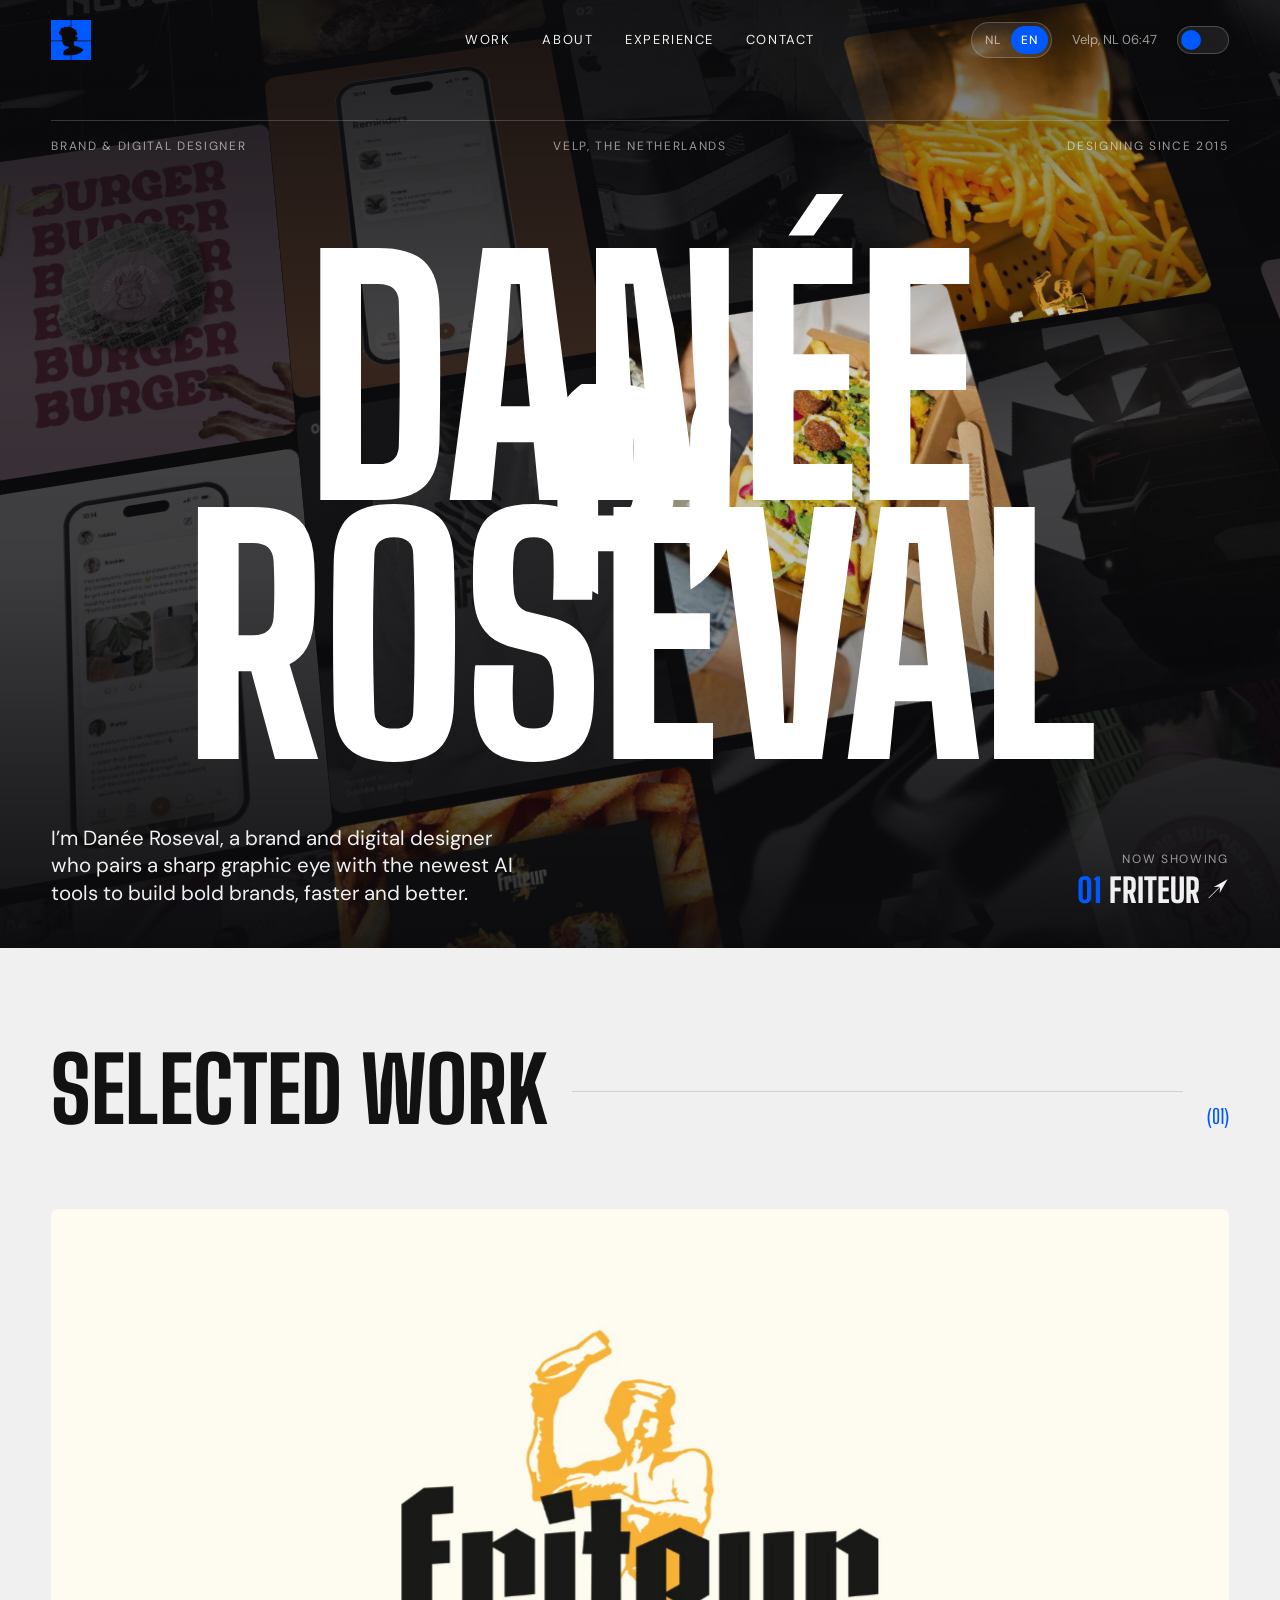
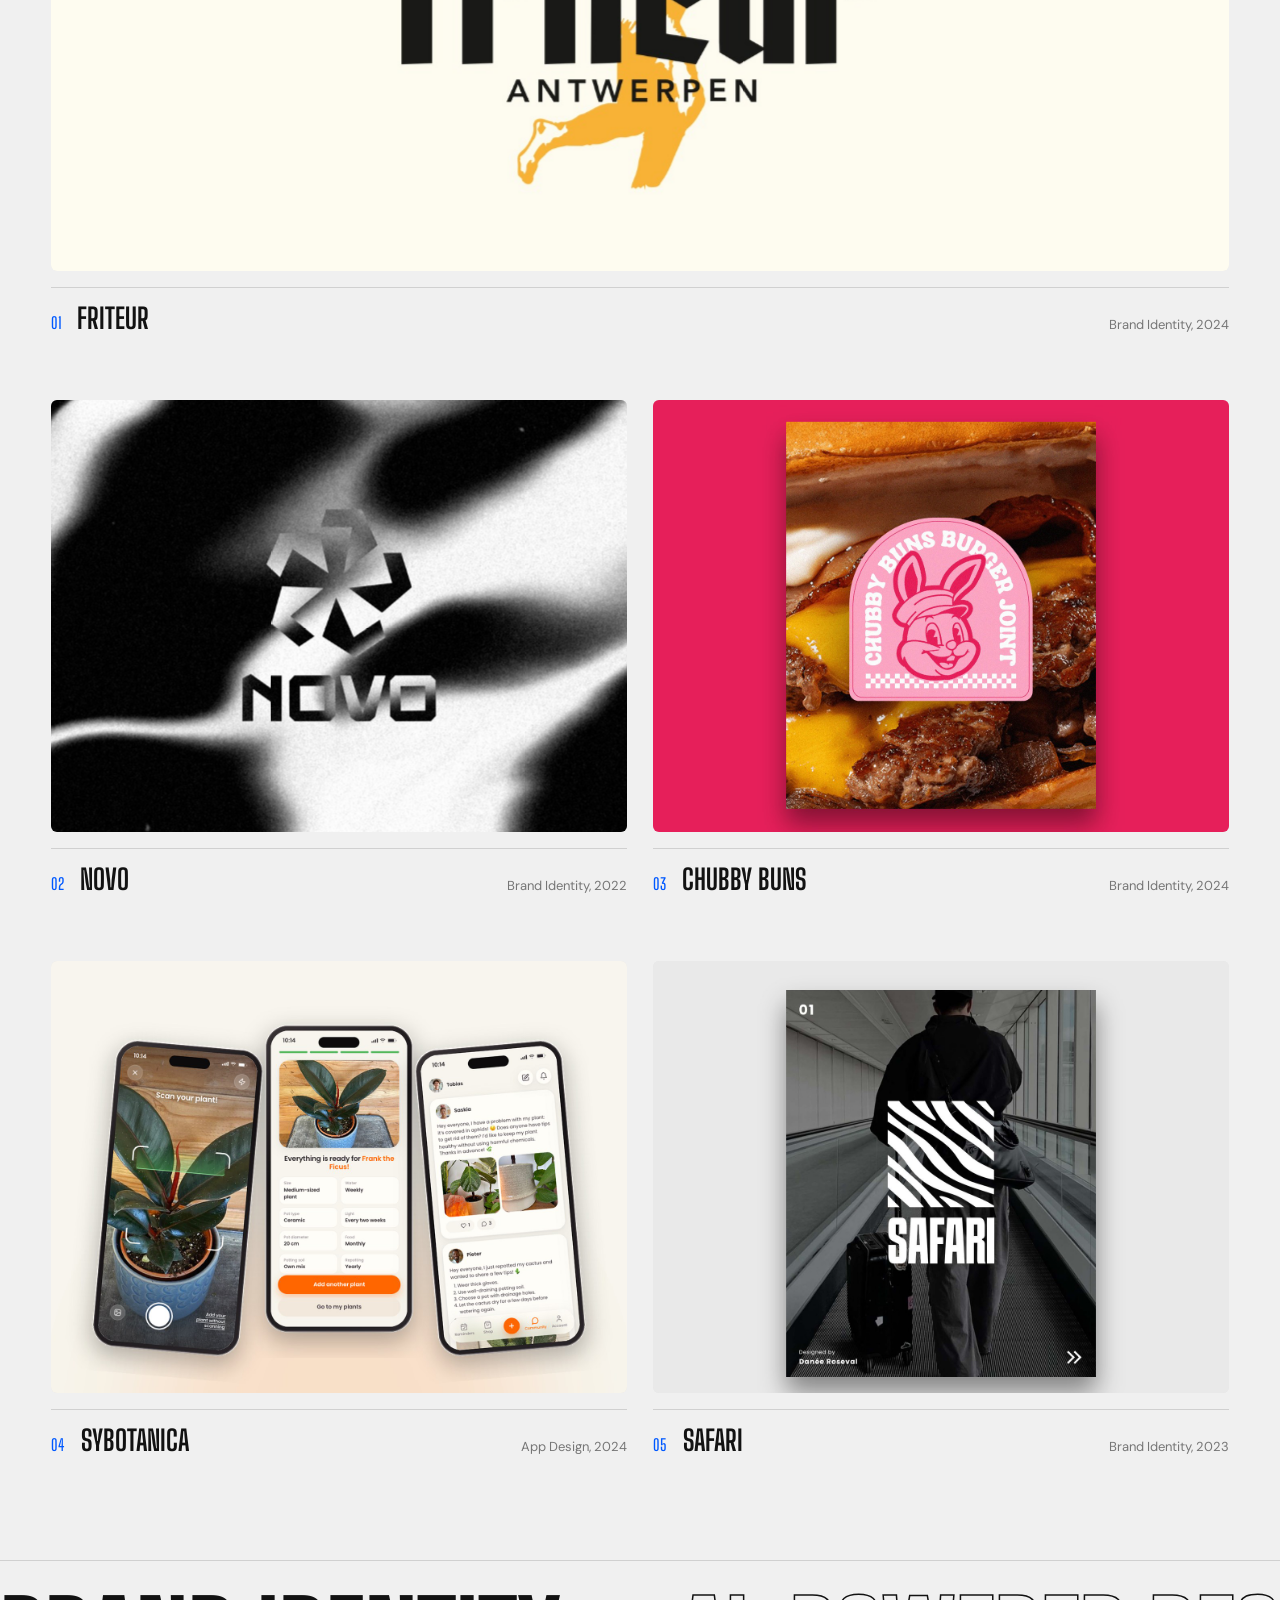
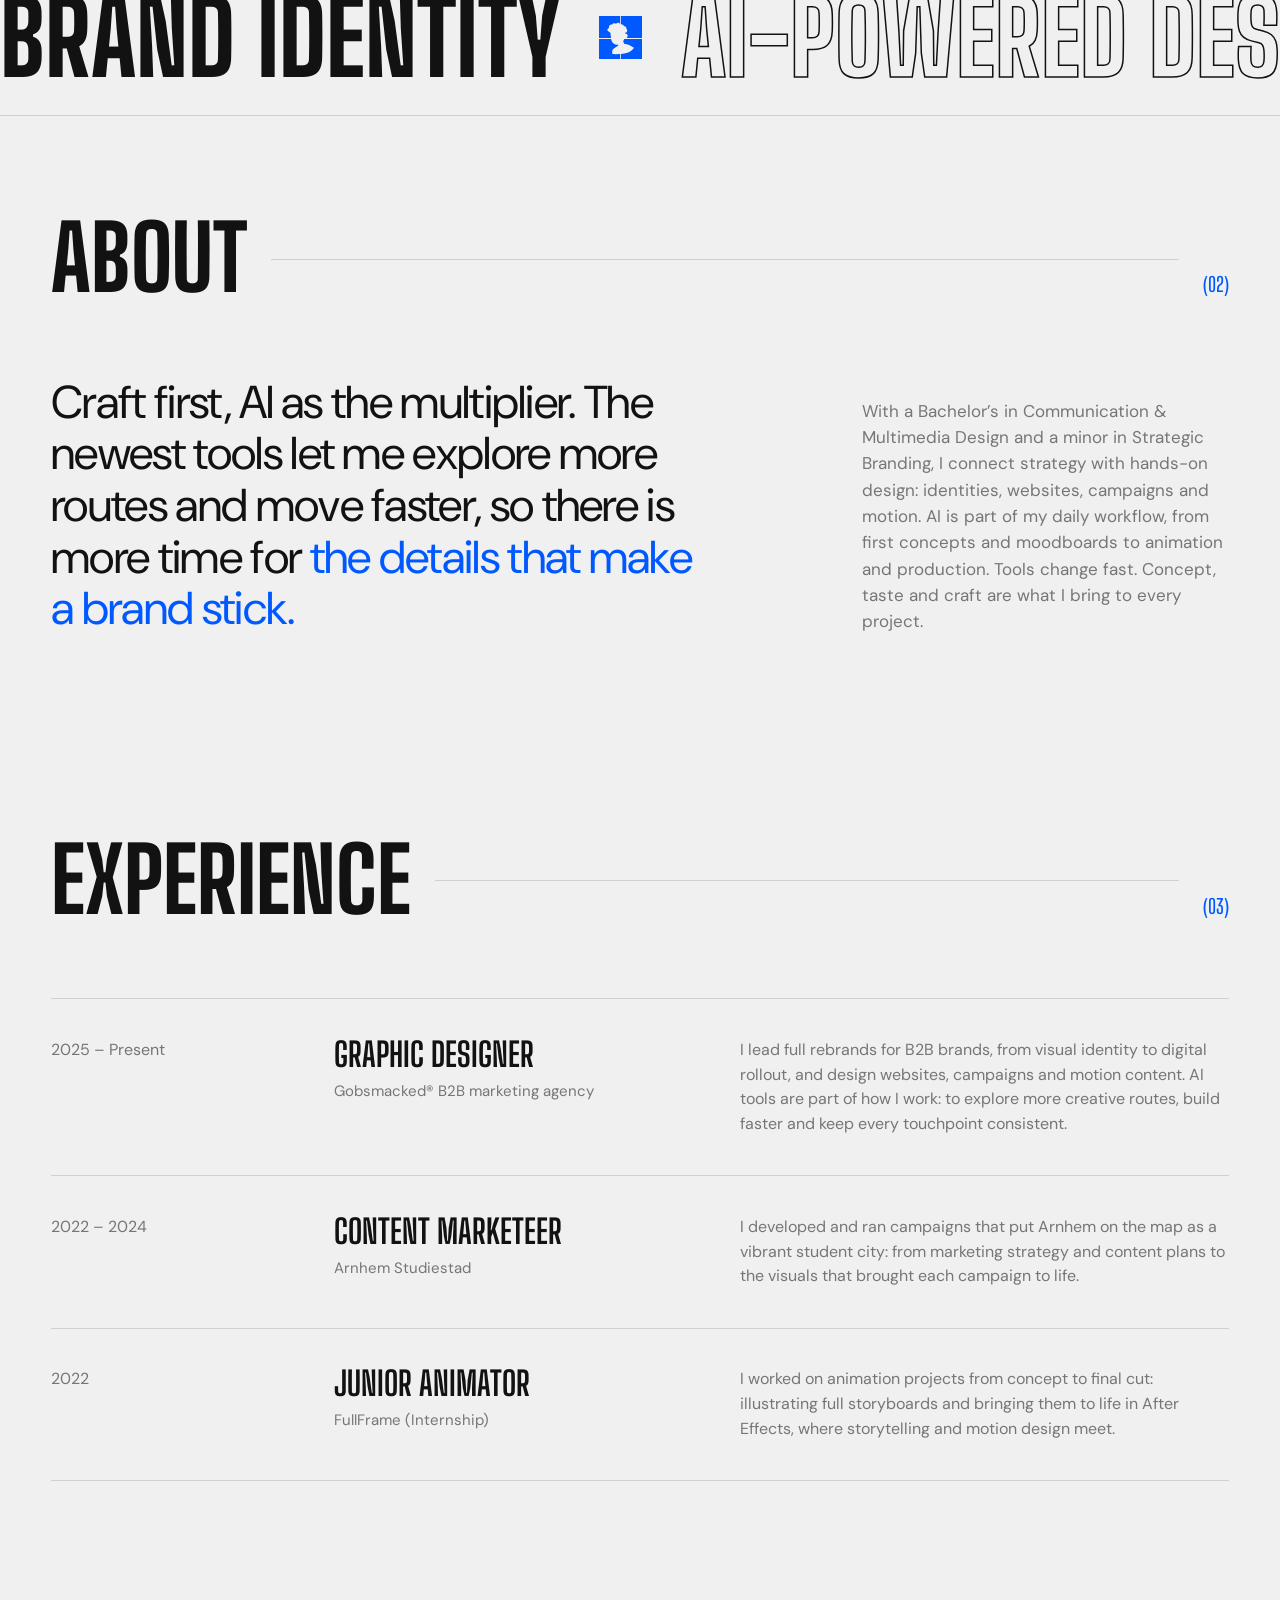
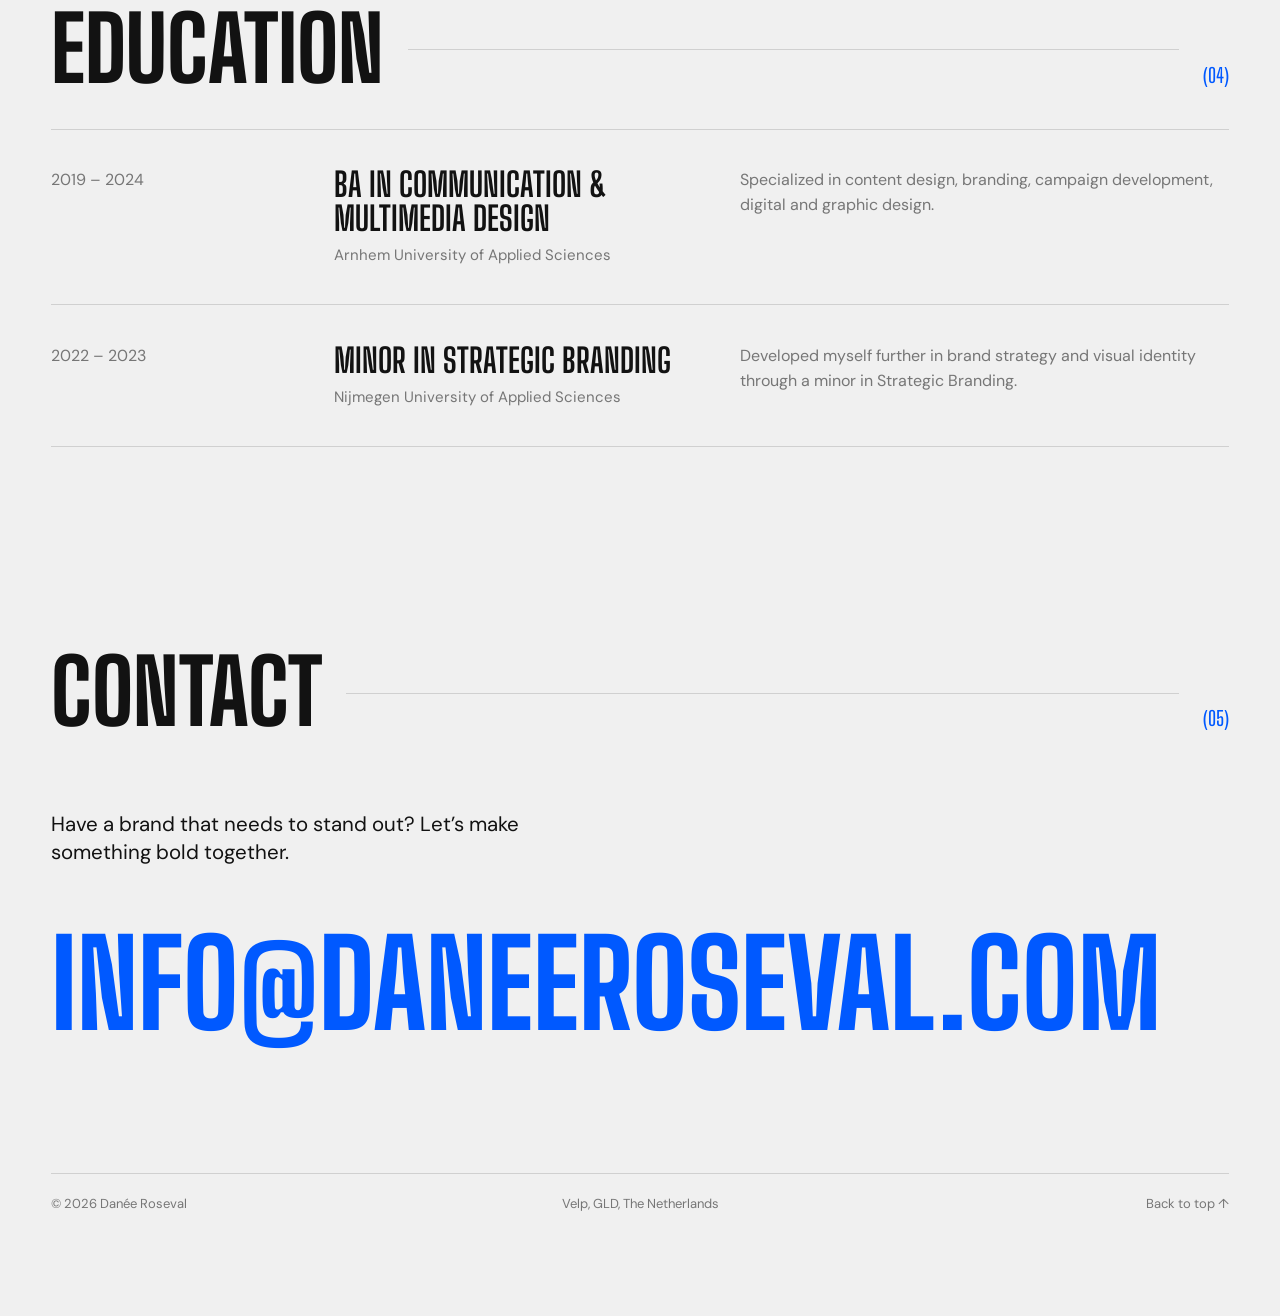
==== commit 45ae2bfa: "yes" ====
--- a/index.html
+++ b/index.html
@@ -4,7 +4,7 @@
   <meta charset="utf-8">
   <meta name="viewport" content="width=device-width, initial-scale=1">
   <title>Danée Roseval | Brand &amp; Digital Designer</title>
-  <meta name="description" content="Danée Roseval, brand and digital designer based in Velp, the Netherlands.">
+  <meta name="description" content="Danée Roseval, brand and digital designer in Velp, the Netherlands, combining graphic design with AI tools to build bold brands.">
   <link rel="icon" href="assets/logo.svg" type="image/svg+xml">
   <link rel="preconnect" href="https://fonts.googleapis.com">
   <link rel="preconnect" href="https://fonts.gstatic.com" crossorigin>
@@ -63,7 +63,7 @@
     </section>
 
     <!-- Disciplines -->
-    <div class="marquee" aria-label="Brand identity, visual storytelling, creative direction, web design">
+    <div class="marquee" aria-label="Brand identity, AI-powered design, creative direction, web design">
       <div class="marquee-track" aria-hidden="true">
         <span class="marquee-item"><span data-i18n="disc.identity">Brand identity</span><img src="assets/logo.svg" alt="" width="40" height="40" style="width:.42em;height:.42em"></span>
         <span class="marquee-item"><span data-i18n="disc.story">Visual storytelling</span><img src="assets/logo.svg" alt="" width="40" height="40" style="width:.42em;height:.42em"></span>
@@ -152,6 +152,6 @@
   </main>
 
   <script src="assets/i18n.js"></script>
-<script src="assets/main.js"></script>
+<script src="assets/main.js?v=13"></script>
 </body>
 </html>
--- a/assets/styles.css
+++ b/assets/styles.css
@@ -722,3 +722,22 @@
 .home .case-media img, .home .case-media video { transform: translate3d(0, var(--py, 0px), 0) scale(1.12) !important; transition: transform .2s linear; }
 .home .case-meta { transform: translate3d(0, var(--my2, 0px), 0); }
 @media (prefers-reduced-motion: reduce) { .reel-cols, .home .hero-name, .home .case-media, .home .case-media img, .home .case-media video { transform: none !important; } }
+
+/* ---------- Home: centred name, tighter rhythm ---------- */
+.home .hero { justify-content: space-between; }
+.home .hero-name { margin-block: auto; text-align: center; }
+.home .hero-name .line:nth-child(2) { text-align: center; }
+.home .case-meta { transform: none; }
+.home .section { padding-block: clamp(64px, 8vw, 120px); }
+.home .about-grid { align-items: end; }
+.home .about-lead { grid-column: 1 / span 7; }
+.home .about-body { grid-column: 9 / span 4; margin: 0; }
+@media (max-width: 900px) { .home .about-lead, .home .about-body { grid-column: 1 / -1; } }
+@media (max-width: 600px) { .contact-mail { font-size: 9.6vw; word-break: keep-all; white-space: nowrap; } }
+/* let's talk: clean round arrow button */
+.talk a i { width: 0.62em; height: 0.62em; font-size: 1em; color: transparent; position: relative; overflow: hidden; }
+.talk a i::before { content: ""; position: absolute; inset: 27%; background: var(--on-blue, #fff);
+  -webkit-mask: url("data:image/svg+xml,%3Csvg xmlns='http://www.w3.org/2000/svg' viewBox='0 0 24 24' fill='none' stroke='%23000' stroke-width='2.6' stroke-linecap='round' stroke-linejoin='round'%3E%3Cpath d='M6 18L18 6M8 6h10v10'/%3E%3C/svg%3E") center / contain no-repeat;
+          mask: url("data:image/svg+xml,%3Csvg xmlns='http://www.w3.org/2000/svg' viewBox='0 0 24 24' fill='none' stroke='%23000' stroke-width='2.6' stroke-linecap='round' stroke-linejoin='round'%3E%3Cpath d='M6 18L18 6M8 6h10v10'/%3E%3C/svg%3E") center / contain no-repeat; }
+.talk a:hover i { transform: rotate(45deg); }
+.more-meta i { color: var(--on-blue, #fff); }
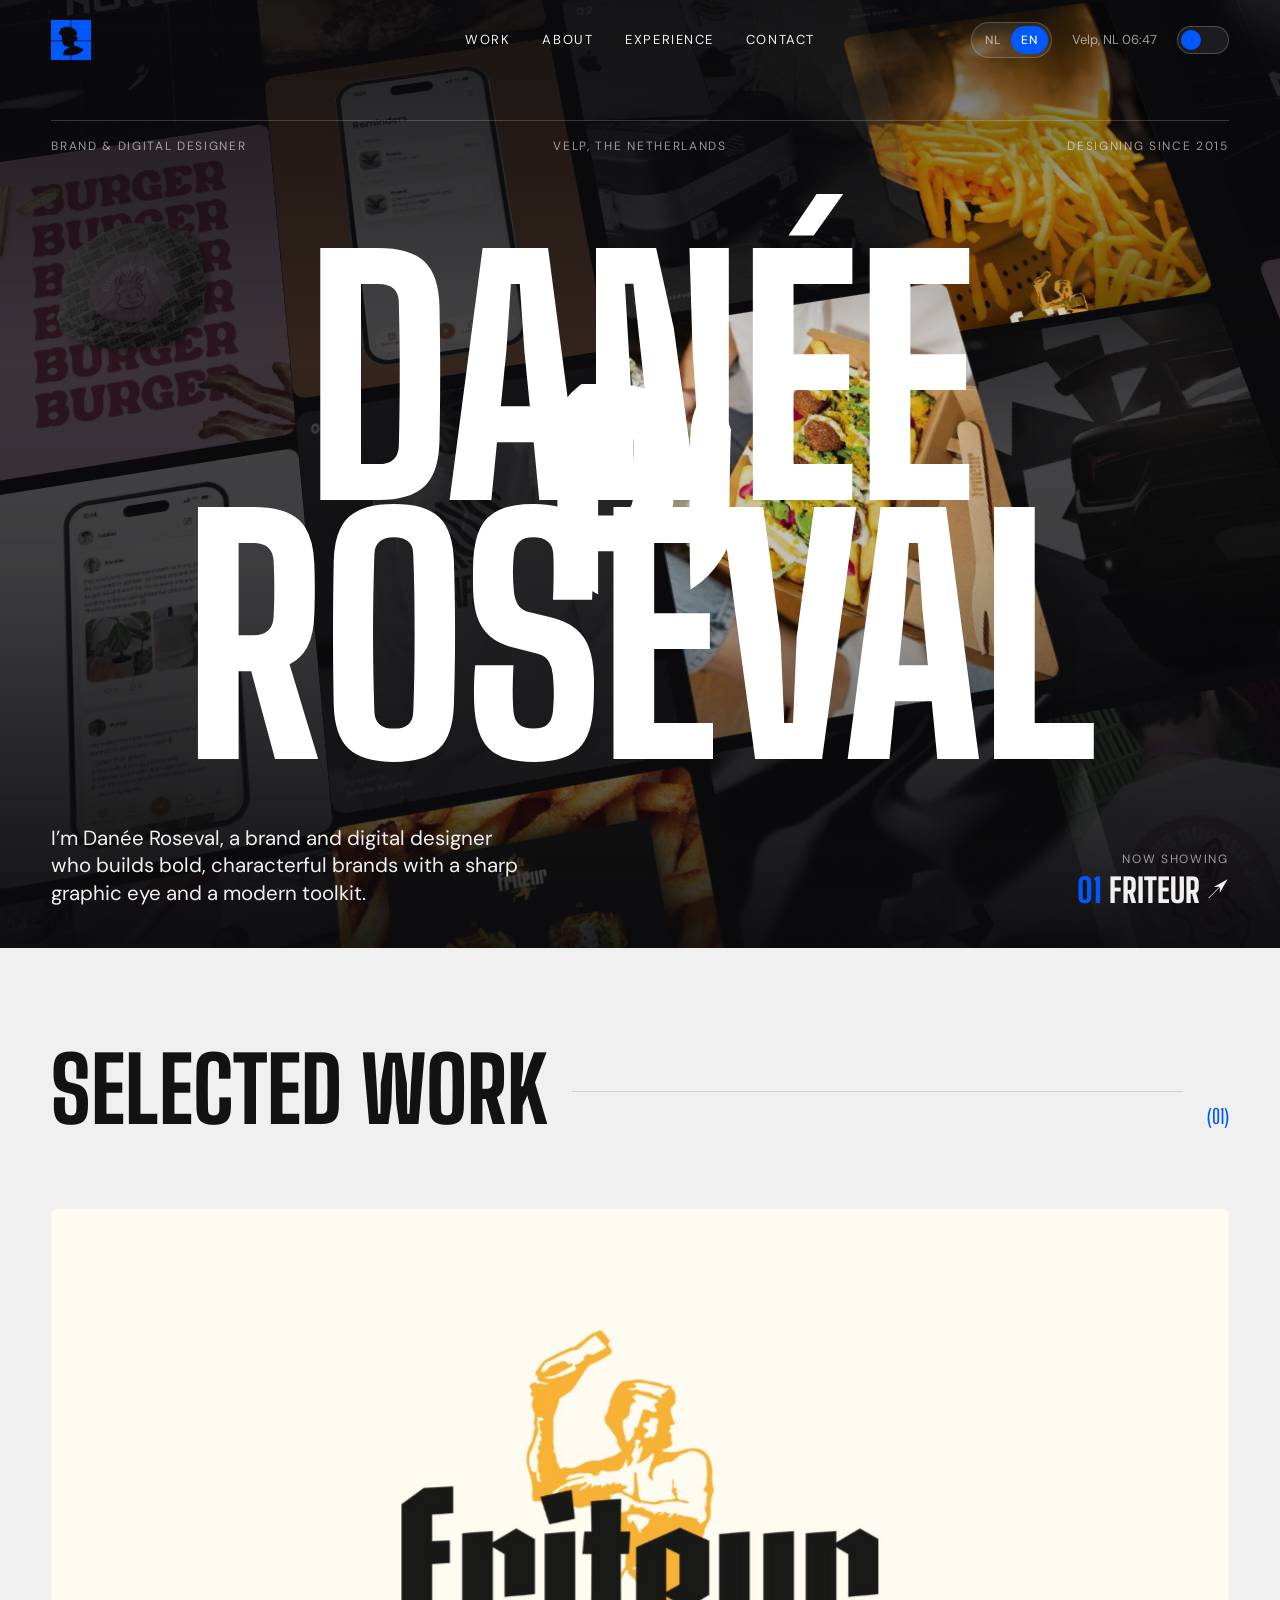
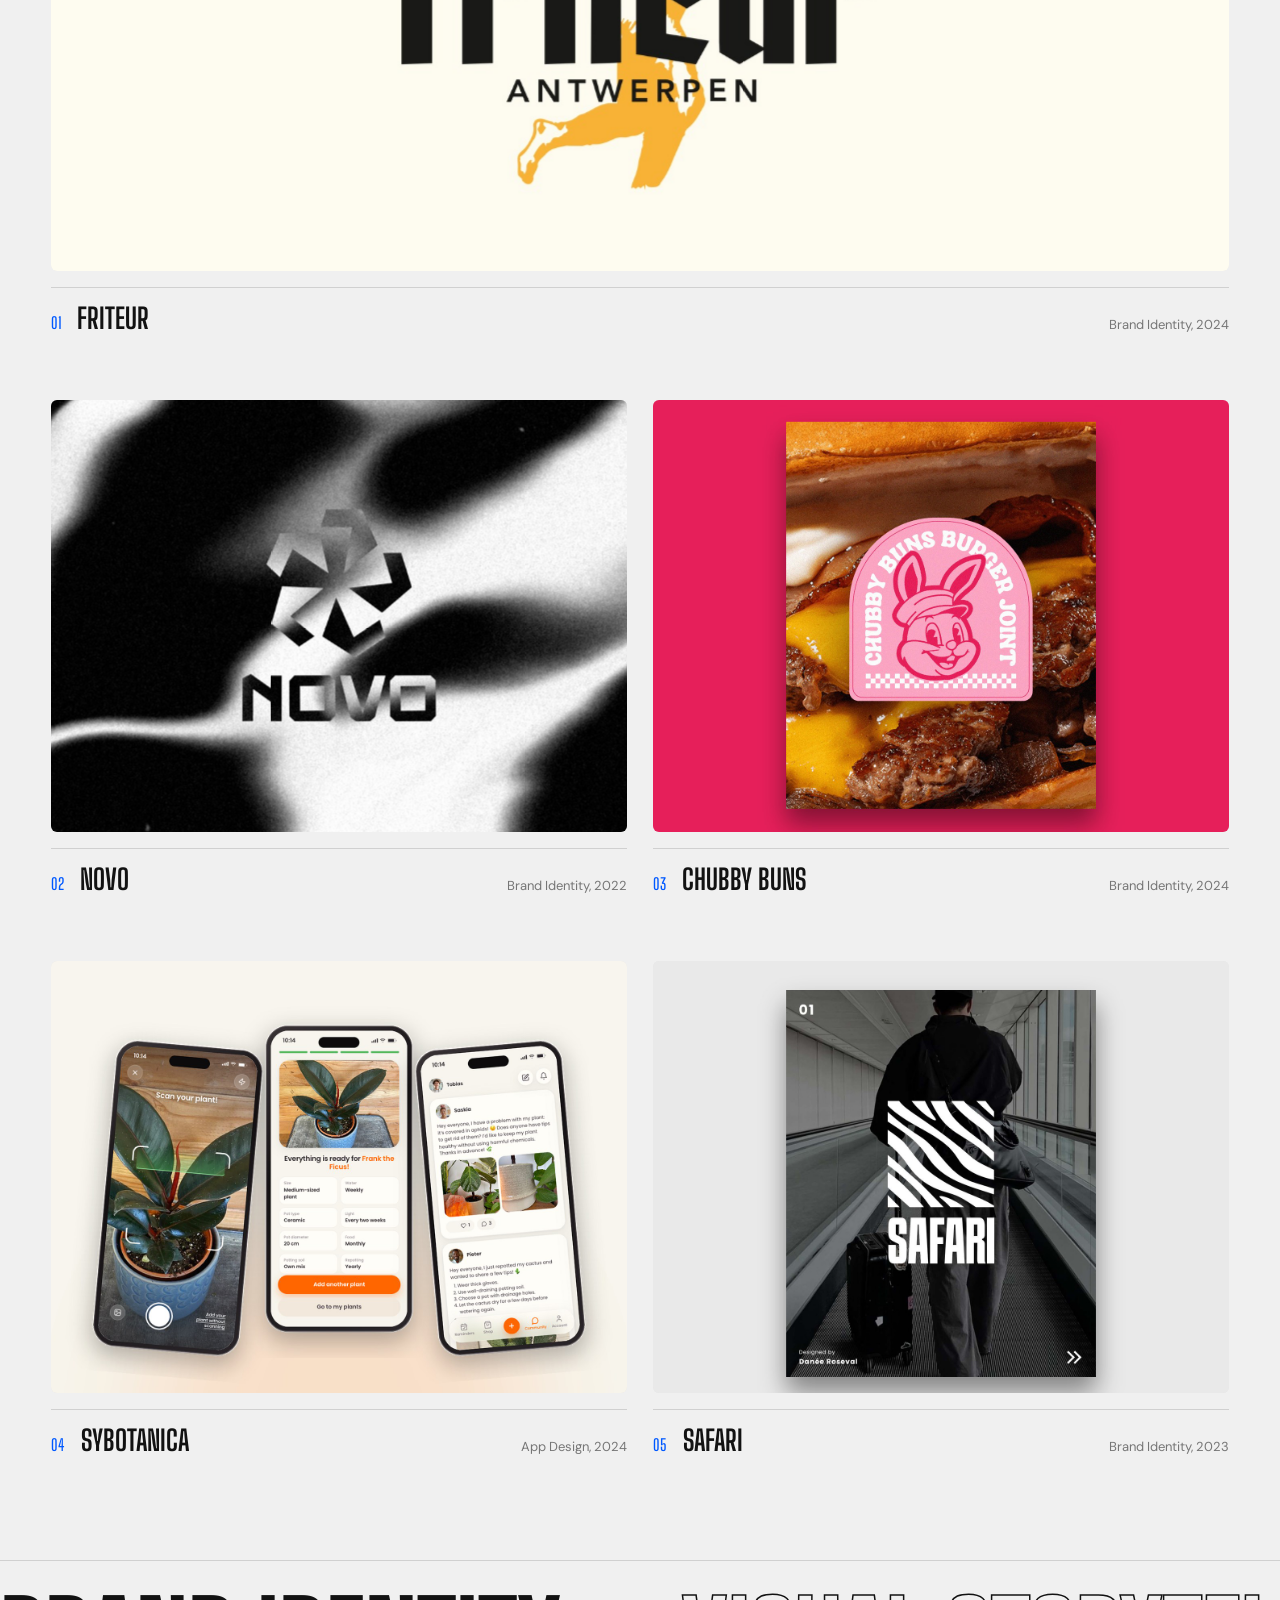
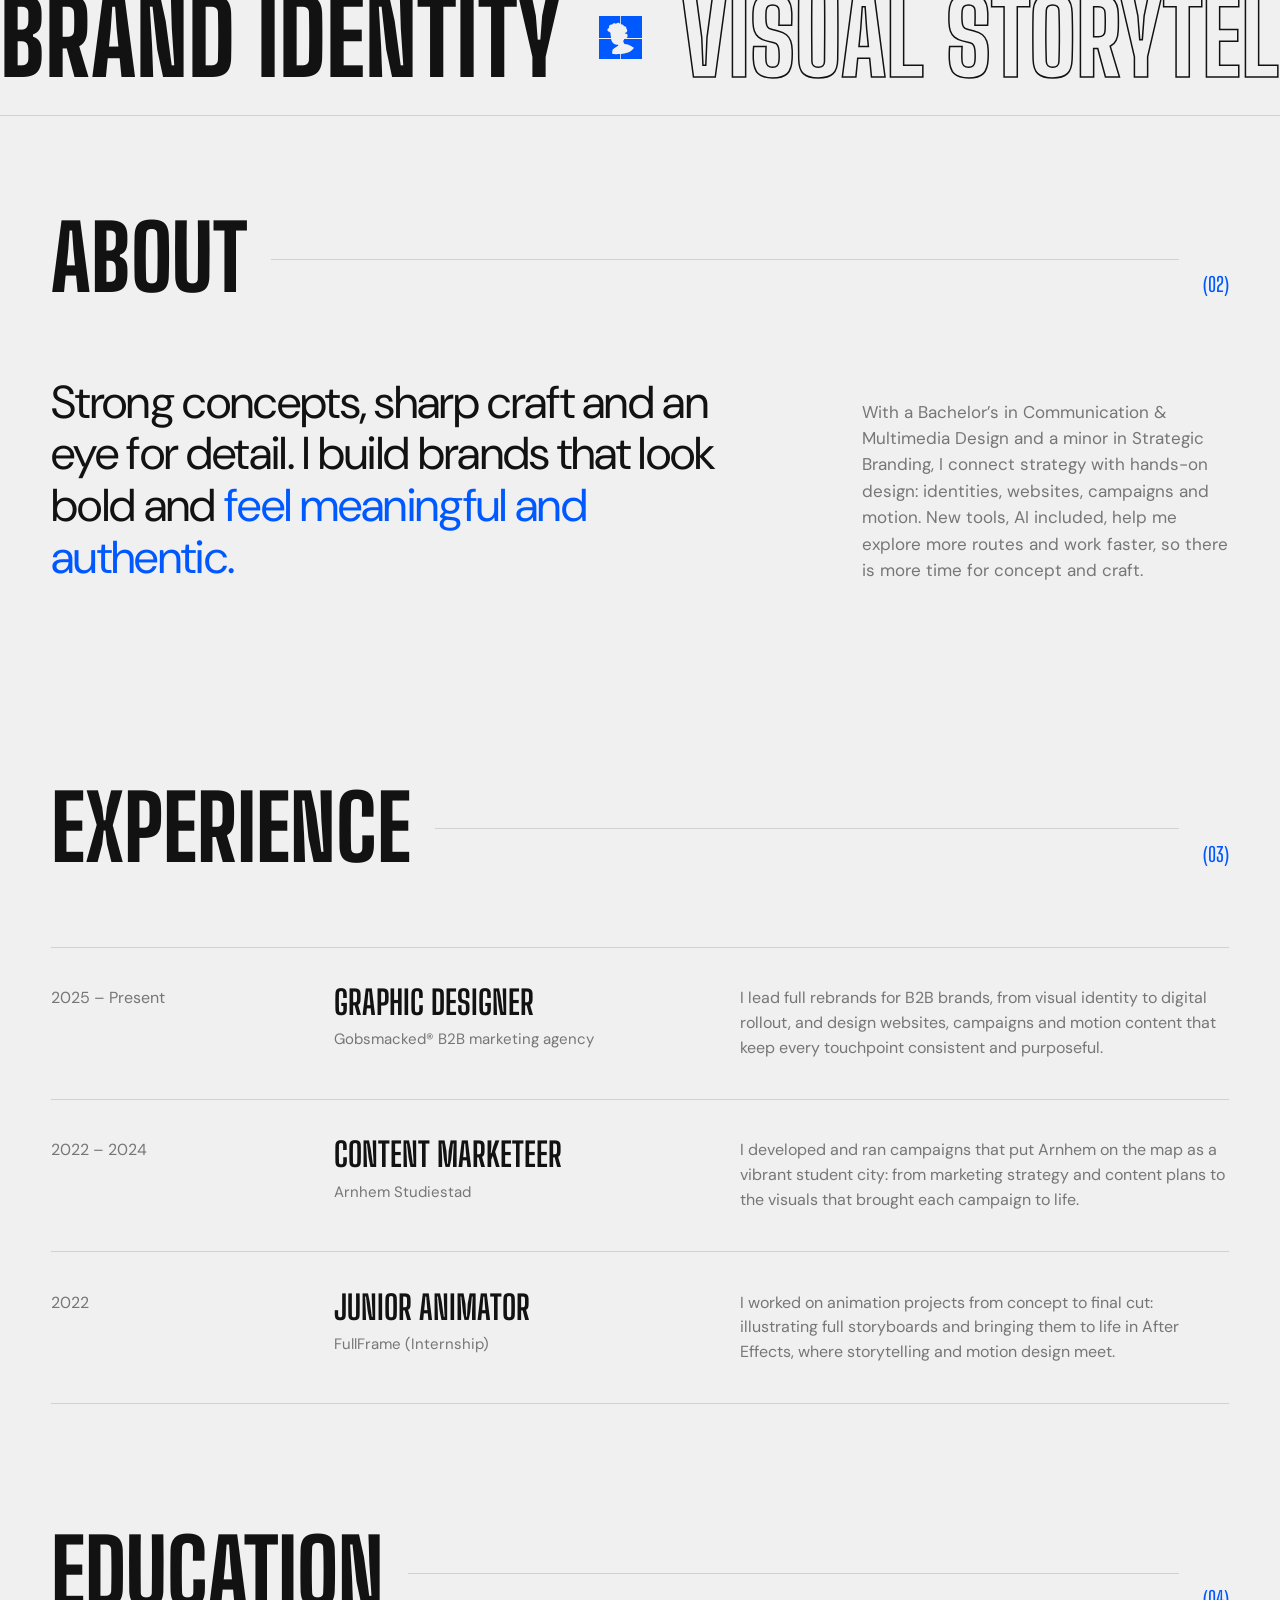
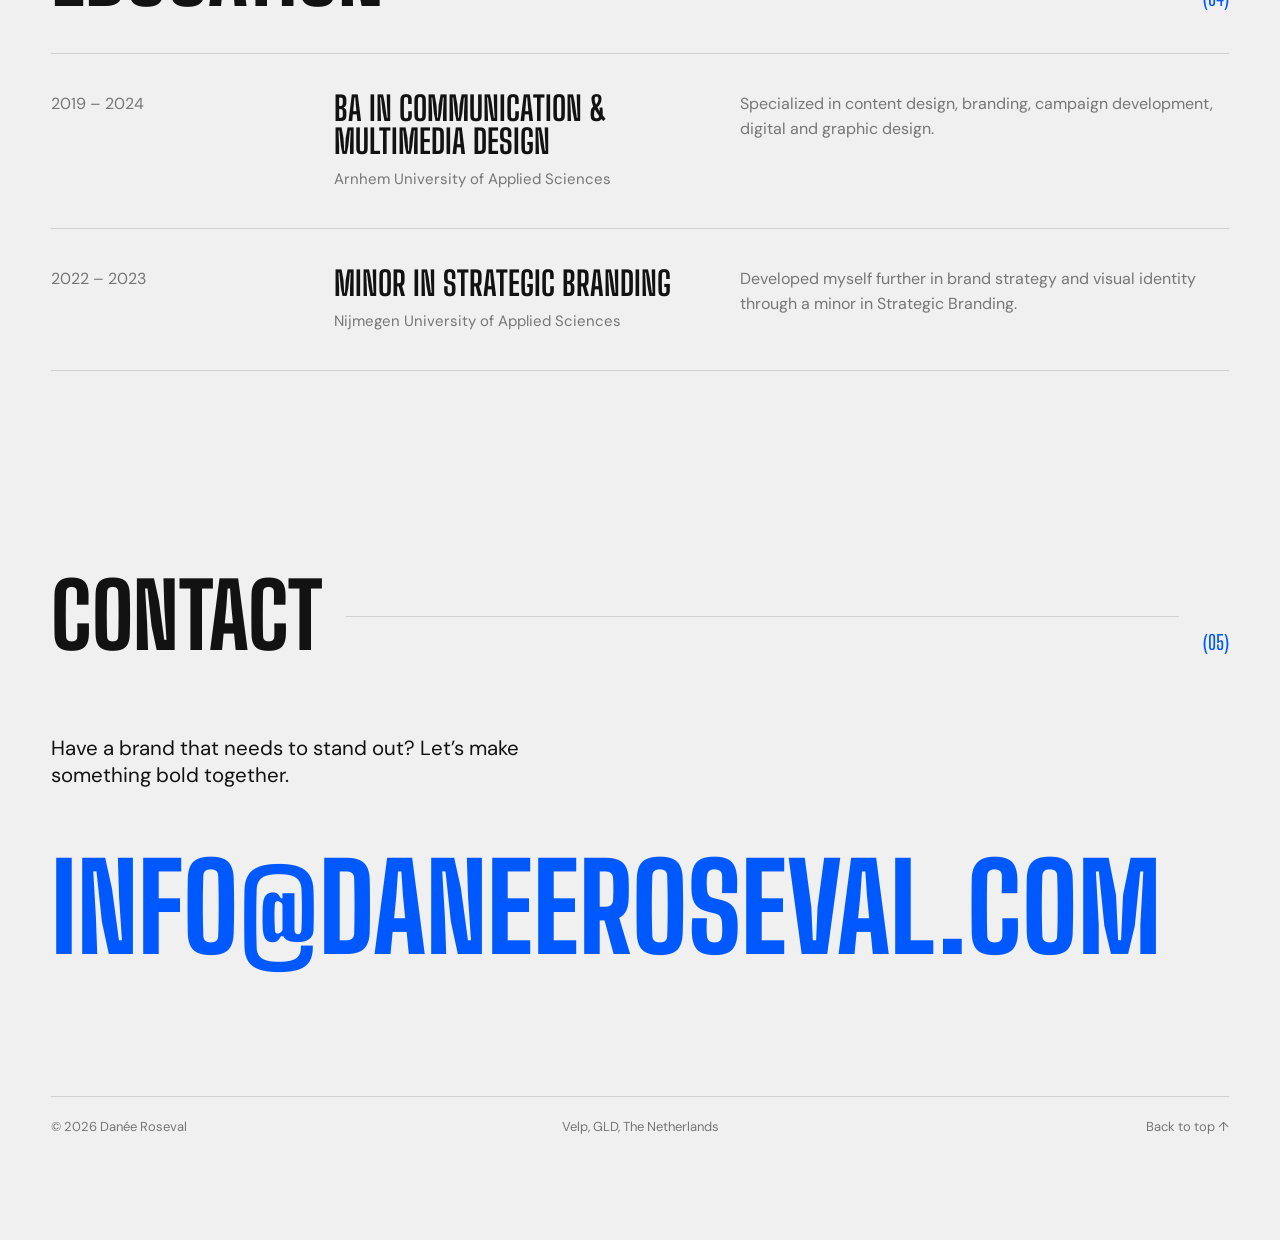
==== commit ccf27520: "commit" ====
--- a/index.html
+++ b/index.html
@@ -4,7 +4,17 @@
   <meta charset="utf-8">
   <meta name="viewport" content="width=device-width, initial-scale=1">
   <title>Danée Roseval | Brand &amp; Digital Designer</title>
-  <meta name="description" content="Danée Roseval, brand and digital designer in Velp, the Netherlands, combining graphic design with AI tools to build bold brands.">
+  <meta name="description" content="Danée Roseval, brand and digital designer in Velp, the Netherlands, building bold, characterful brands.">
+  <meta property="og:type" content="website">
+  <meta property="og:site_name" content="Danée Roseval">
+  <meta property="og:title" content="Danée Roseval | Brand &amp; Digital Designer">
+  <meta property="og:description" content="Brand and digital designer building bold, characterful brands with a sharp graphic eye.">
+  <meta property="og:url" content="https://daneeroseval.com/">
+  <meta property="og:image" content="https://daneeroseval.com/assets/og-image.jpg">
+  <meta property="og:image:width" content="1200">
+  <meta property="og:image:height" content="627">
+  <meta name="twitter:card" content="summary_large_image">
+  <meta name="twitter:image" content="https://daneeroseval.com/assets/og-image.jpg">
   <link rel="icon" href="assets/logo.svg" type="image/svg+xml">
   <link rel="preconnect" href="https://fonts.googleapis.com">
   <link rel="preconnect" href="https://fonts.gstatic.com" crossorigin>
@@ -63,7 +73,7 @@
     </section>
 
     <!-- Disciplines -->
-    <div class="marquee" aria-label="Brand identity, AI-powered design, creative direction, web design">
+    <div class="marquee" aria-label="Brand identity, visual storytelling, creative direction, web design">
       <div class="marquee-track" aria-hidden="true">
         <span class="marquee-item"><span data-i18n="disc.identity">Brand identity</span><img src="assets/logo.svg" alt="" width="40" height="40" style="width:.42em;height:.42em"></span>
         <span class="marquee-item"><span data-i18n="disc.story">Visual storytelling</span><img src="assets/logo.svg" alt="" width="40" height="40" style="width:.42em;height:.42em"></span>
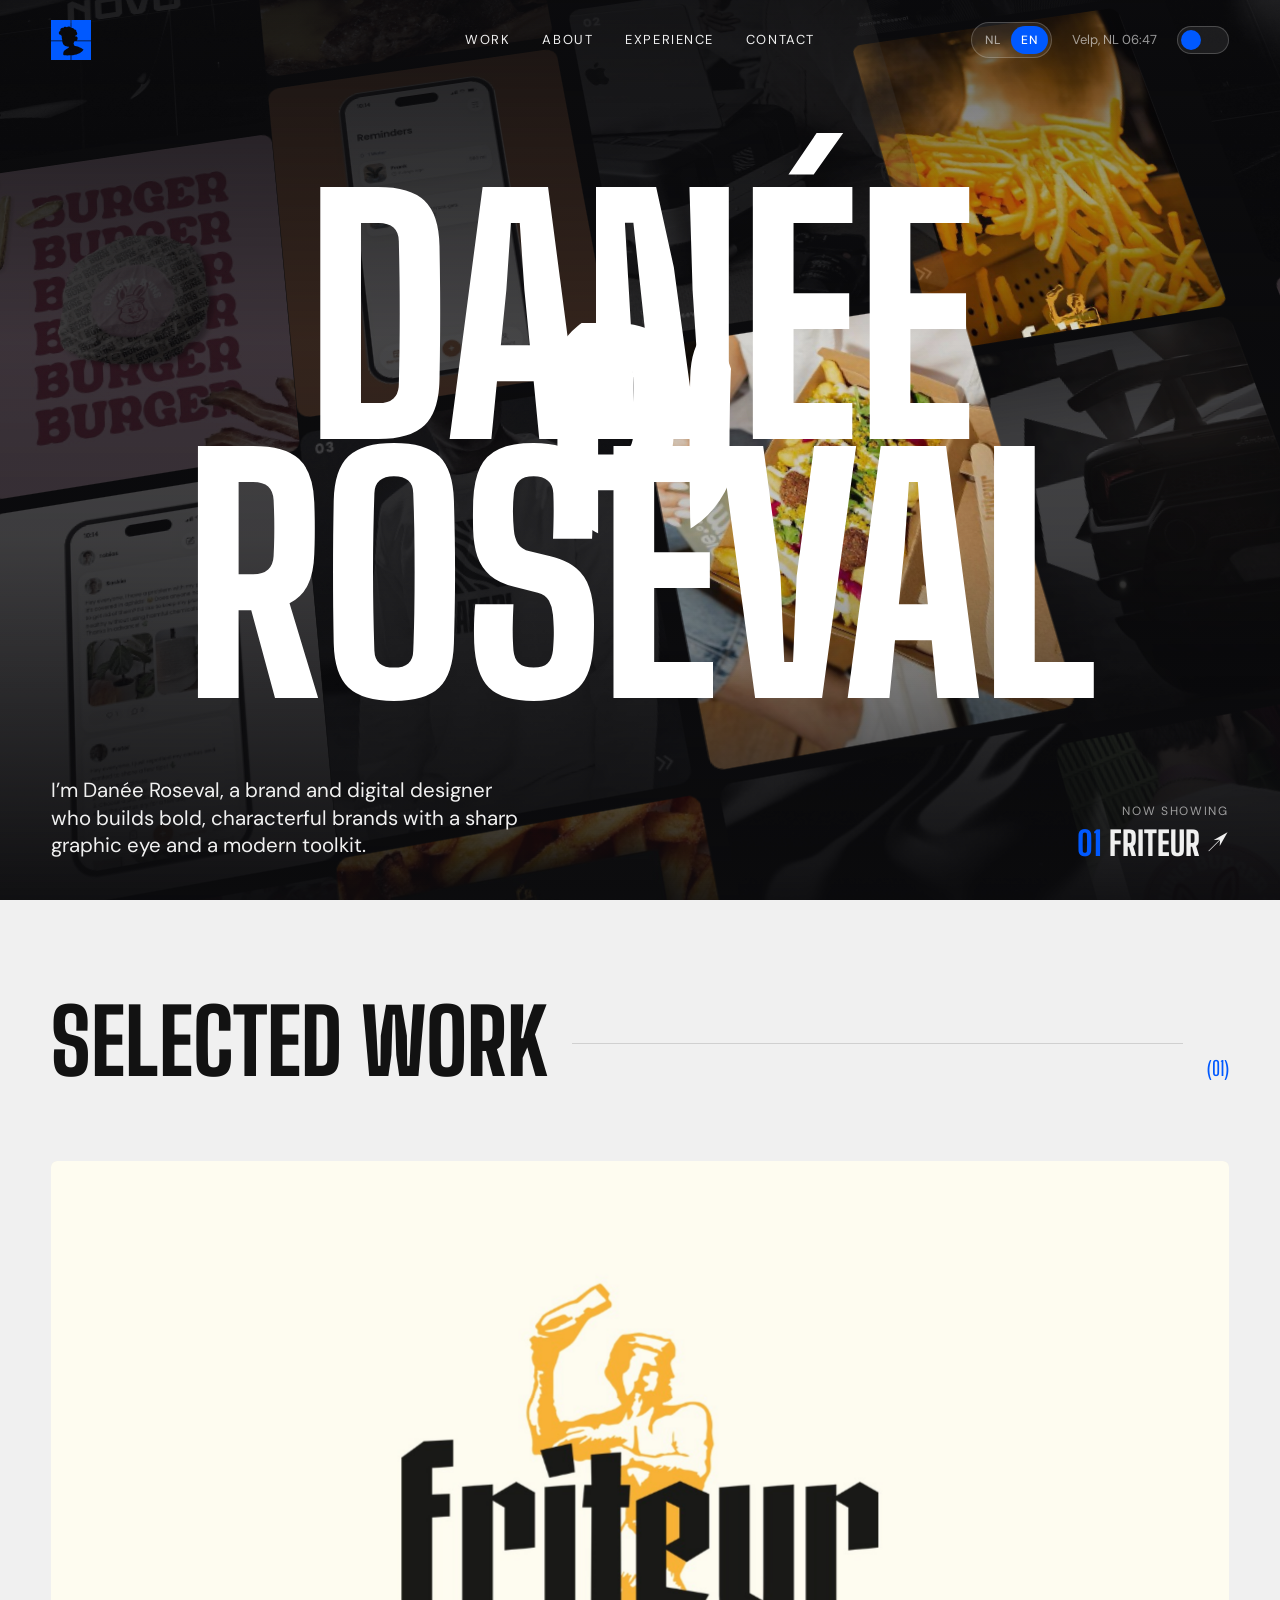
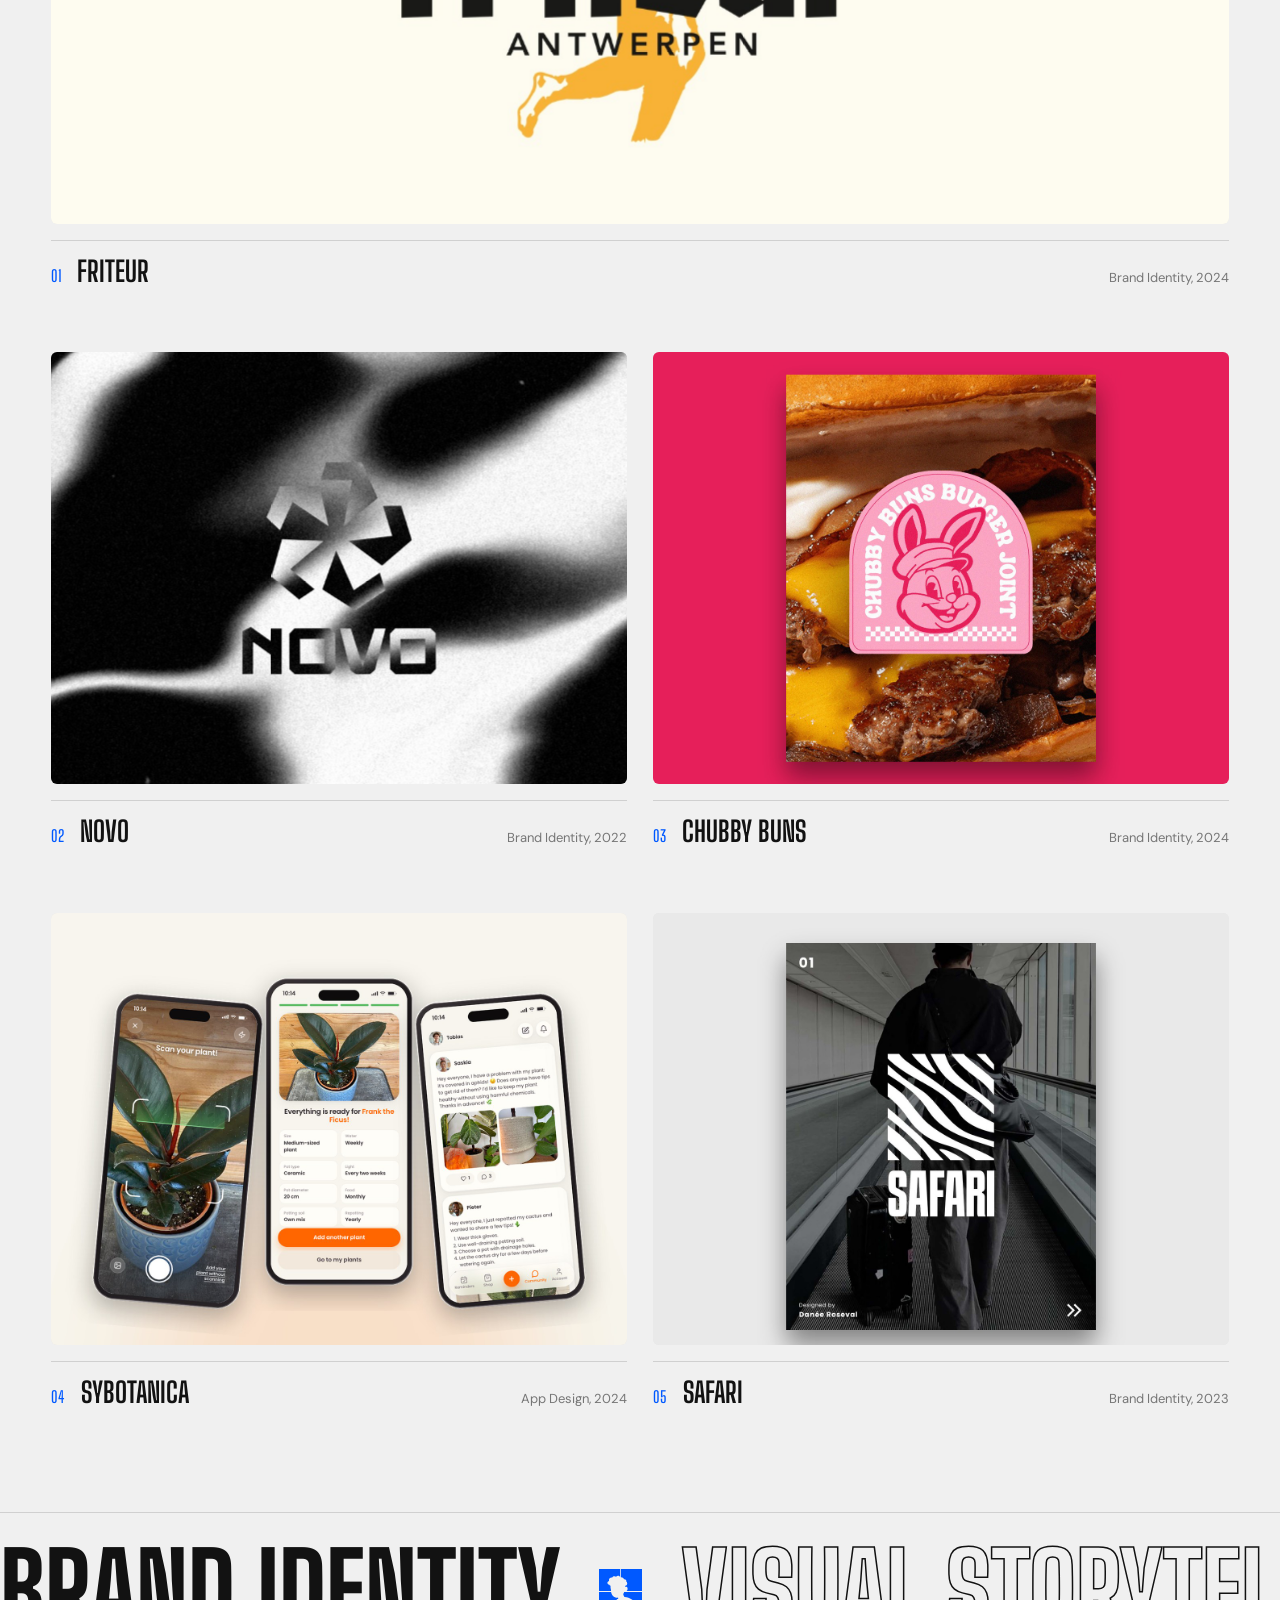
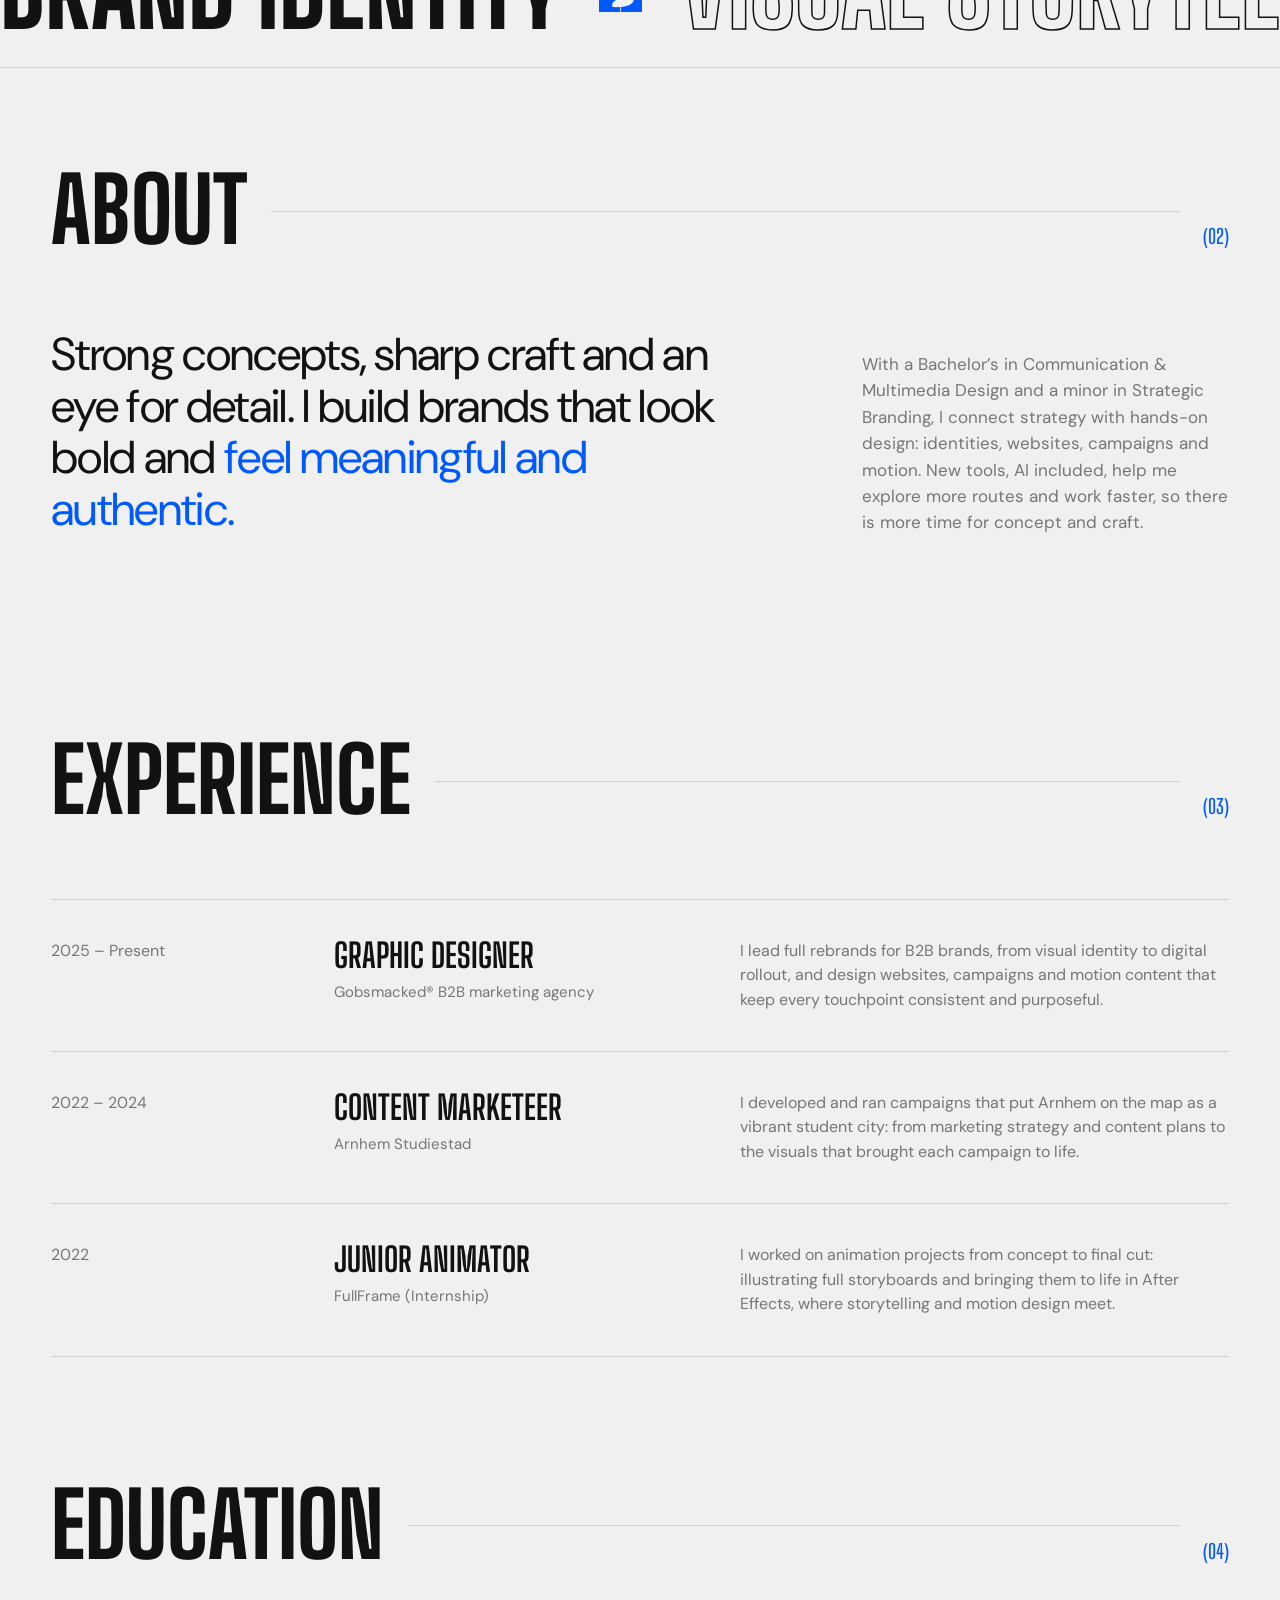
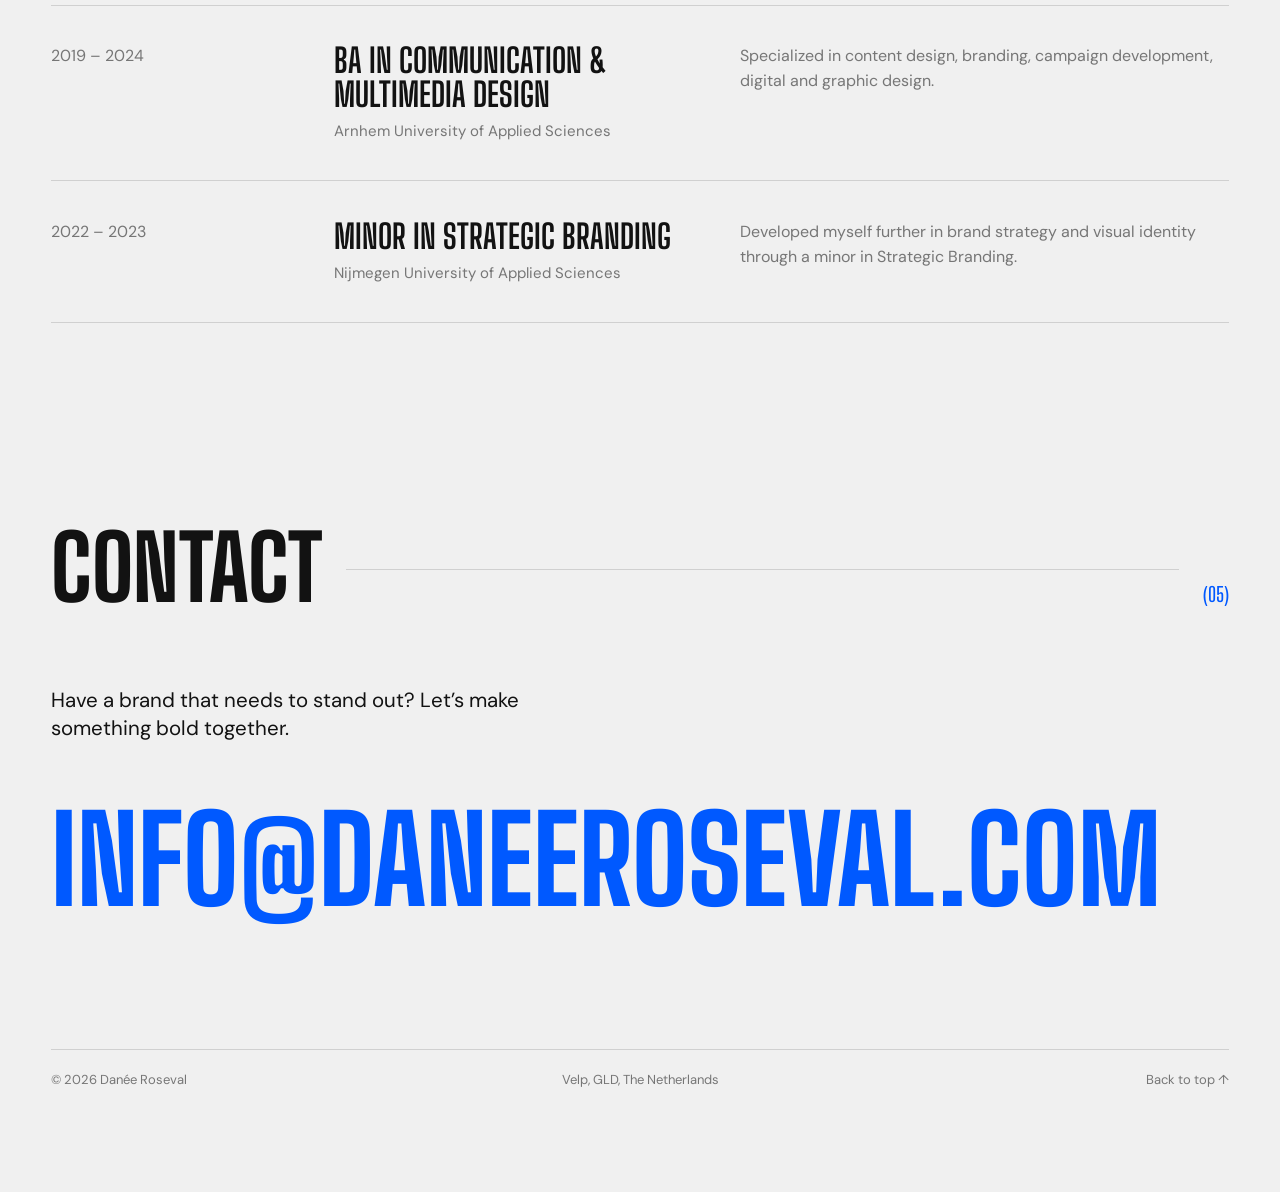
==== commit 9a076a18: "commit" ====
--- a/index.html
+++ b/index.html
@@ -46,11 +46,6 @@
     <!-- Hero -->
     <section class="hero wrap">
       <div class="hero-reel" aria-hidden="true"><div class="reel-cols" data-reel></div></div>
-      <div class="hero-meta label">
-        <span data-i18n="hero.role">Brand &amp; Digital Designer</span>
-        <span data-i18n="hero.place">Velp, The Netherlands</span>
-        <span data-i18n="hero.since">Crafting designs since 2015</span>
-      </div>
       <h1 class="hero-name" aria-label="Danée Roseval">
         <span class="line"><span>Danée</span></span>
         <span class="line"><span>Roseval</span></span>
--- a/assets/styles.css
+++ b/assets/styles.css
@@ -141,16 +141,6 @@
   padding-top: 120px;
   padding-bottom: 40px;
 }
-.hero-meta {
-  display: grid;
-  grid-template-columns: repeat(3, 1fr);
-  border-top: 1px solid var(--line);
-  padding-top: 16px;
-  margin-bottom: clamp(16px, 3vw, 40px);
-}
-.hero-meta > :nth-child(2) { text-align: center; }
-.hero-meta > :nth-child(3) { text-align: right; }
-
 .hero-name {
   position: relative;
   margin: 0;
@@ -486,8 +476,6 @@
   .hero { min-height: auto; padding-top: 112px; }
   .hero-name { font-size: 30vw; }
   .hero-portrait { width: 30vw; }
-  .hero-meta { grid-template-columns: 1fr 1fr; }
-  .hero-meta > :nth-child(2) { display: none; }
   .hero-foot { grid-template-columns: 1fr; }
   .scroll-cue { display: none; }
   .case:nth-child(n) { grid-column: 1 / -1; margin-top: 0; }
@@ -715,7 +703,7 @@
 .reel-col:nth-child(3n+1) { transform: translateZ(60px); }
 .reel-col:nth-child(3n+2) { transform: translateZ(-80px); }
 .home .hero-name { transform: translate3d(0, var(--ny, 0px), 0); will-change: transform; }
-.home .hero-meta, .home .hero-foot { transform: translate3d(0, var(--fy, 0px), 0); }
+.home .hero-foot { transform: translate3d(0, var(--fy, 0px), 0); }
 .home .case { perspective: 1200px; }
 .home .case-media { transform: rotateX(var(--rx, 0deg)) rotateY(var(--ry, 0deg)); transform-style: preserve-3d; transition: transform .5s var(--ease), box-shadow .5s var(--ease); }
 .home .case:hover .case-media { box-shadow: 0 40px 70px -30px rgba(0, 0, 0, .35); }
